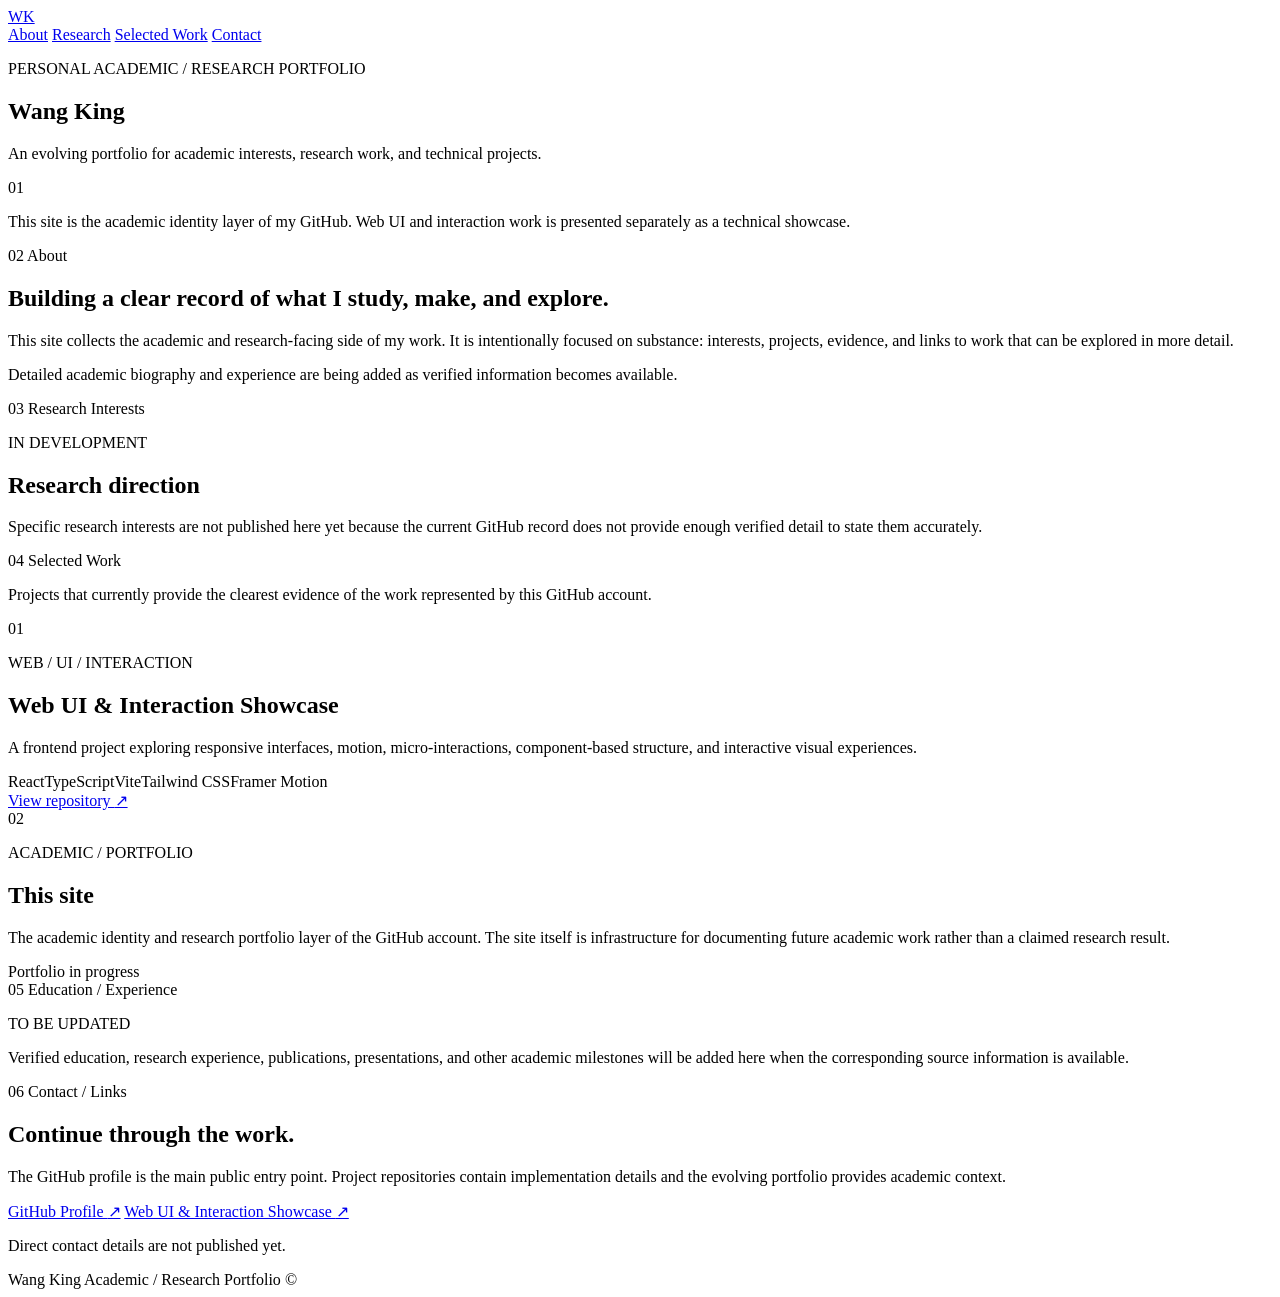
==== index.html @ c8666b18 "build: add academic portfolio structure" ====
<!doctype html>
<html lang="en">
  <head>
    <meta charset="UTF-8" />
    <meta name="viewport" content="width=device-width, initial-scale=1.0" />
    <meta name="description" content="Wang King's personal academic and research portfolio." />
    <title>Wang King — Academic / Research Portfolio</title>
    <link rel="stylesheet" href="./styles.css" />
  </head>
  <body>
    <header class="site-header">
      <a class="wordmark" href="#top" aria-label="Wang King home">WK</a>
      <nav aria-label="Primary navigation">
        <a href="#about">About</a>
        <a href="#research">Research</a>
        <a href="#work">Selected Work</a>
        <a href="#contact">Contact</a>
      </nav>
    </header>

    <main id="top">
      <section class="hero shell">
        <p class="eyebrow">PERSONAL ACADEMIC / RESEARCH PORTFOLIO</p>
        <div class="hero-grid">
          <div>
            <h1>Wang King</h1>
            <p class="lead">
              An evolving portfolio for academic interests, research work, and technical projects.
            </p>
          </div>
          <div class="hero-note">
            <span>01</span>
            <p>
              This site is the academic identity layer of my GitHub. Web UI and interaction work is presented separately as a technical showcase.
            </p>
          </div>
        </div>
      </section>

      <section id="about" class="section shell split">
        <div class="section-label"><span>02</span> About</div>
        <div class="section-body">
          <h2>Building a clear record of what I study, make, and explore.</h2>
          <p>
            This site collects the academic and research-facing side of my work. It is intentionally focused on substance: interests, projects, evidence, and links to work that can be explored in more detail.
          </p>
          <p class="muted">
            Detailed academic biography and experience are being added as verified information becomes available.
          </p>
        </div>
      </section>

      <section id="research" class="section shell split ruled">
        <div class="section-label"><span>03</span> Research Interests</div>
        <div class="section-body">
          <div class="placeholder-panel">
            <p class="status">IN DEVELOPMENT</p>
            <h2>Research direction</h2>
            <p>
              Specific research interests are not published here yet because the current GitHub record does not provide enough verified detail to state them accurately.
            </p>
          </div>
        </div>
      </section>

      <section id="work" class="section shell ruled">
        <div class="section-heading">
          <div class="section-label"><span>04</span> Selected Work</div>
          <p class="section-intro">Projects that currently provide the clearest evidence of the work represented by this GitHub account.</p>
        </div>

        <article class="project-card">
          <div class="project-index">01</div>
          <div class="project-content">
            <p class="project-type">WEB / UI / INTERACTION</p>
            <h2>Web UI &amp; Interaction Showcase</h2>
            <p>
              A frontend project exploring responsive interfaces, motion, micro-interactions, component-based structure, and interactive visual experiences.
            </p>
            <div class="tags" aria-label="Technologies">
              <span>React</span><span>TypeScript</span><span>Vite</span><span>Tailwind CSS</span><span>Framer Motion</span>
            </div>
            <a class="text-link" href="https://github.com/kingwang0178-cmyk/homepage-project" target="_blank" rel="noreferrer">View repository <span>↗</span></a>
          </div>
        </article>

        <article class="project-card subdued">
          <div class="project-index">02</div>
          <div class="project-content">
            <p class="project-type">ACADEMIC / PORTFOLIO</p>
            <h2>This site</h2>
            <p>
              The academic identity and research portfolio layer of the GitHub account. The site itself is infrastructure for documenting future academic work rather than a claimed research result.
            </p>
            <span class="text-link disabled">Portfolio in progress</span>
          </div>
        </article>
      </section>

      <section class="section shell split ruled">
        <div class="section-label"><span>05</span> Education / Experience</div>
        <div class="section-body">
          <div class="placeholder-panel compact">
            <p class="status">TO BE UPDATED</p>
            <p>
              Verified education, research experience, publications, presentations, and other academic milestones will be added here when the corresponding source information is available.
            </p>
          </div>
        </div>
      </section>

      <section id="contact" class="section shell split ruled contact-section">
        <div class="section-label"><span>06</span> Contact / Links</div>
        <div class="section-body">
          <h2>Continue through the work.</h2>
          <p>
            The GitHub profile is the main public entry point. Project repositories contain implementation details and the evolving portfolio provides academic context.
          </p>
          <div class="link-list">
            <a href="https://github.com/kingwang0178-cmyk" target="_blank" rel="noreferrer">GitHub Profile <span>↗</span></a>
            <a href="https://github.com/kingwang0178-cmyk/homepage-project" target="_blank" rel="noreferrer">Web UI &amp; Interaction Showcase <span>↗</span></a>
          </div>
          <p class="muted">Direct contact details are not published yet.</p>
        </div>
      </section>
    </main>

    <footer class="site-footer shell">
      <span>Wang King</span>
      <span>Academic / Research Portfolio</span>
      <span>© <span id="year"></span></span>
    </footer>

    <script src="./script.js"></script>
  </body>
</html>
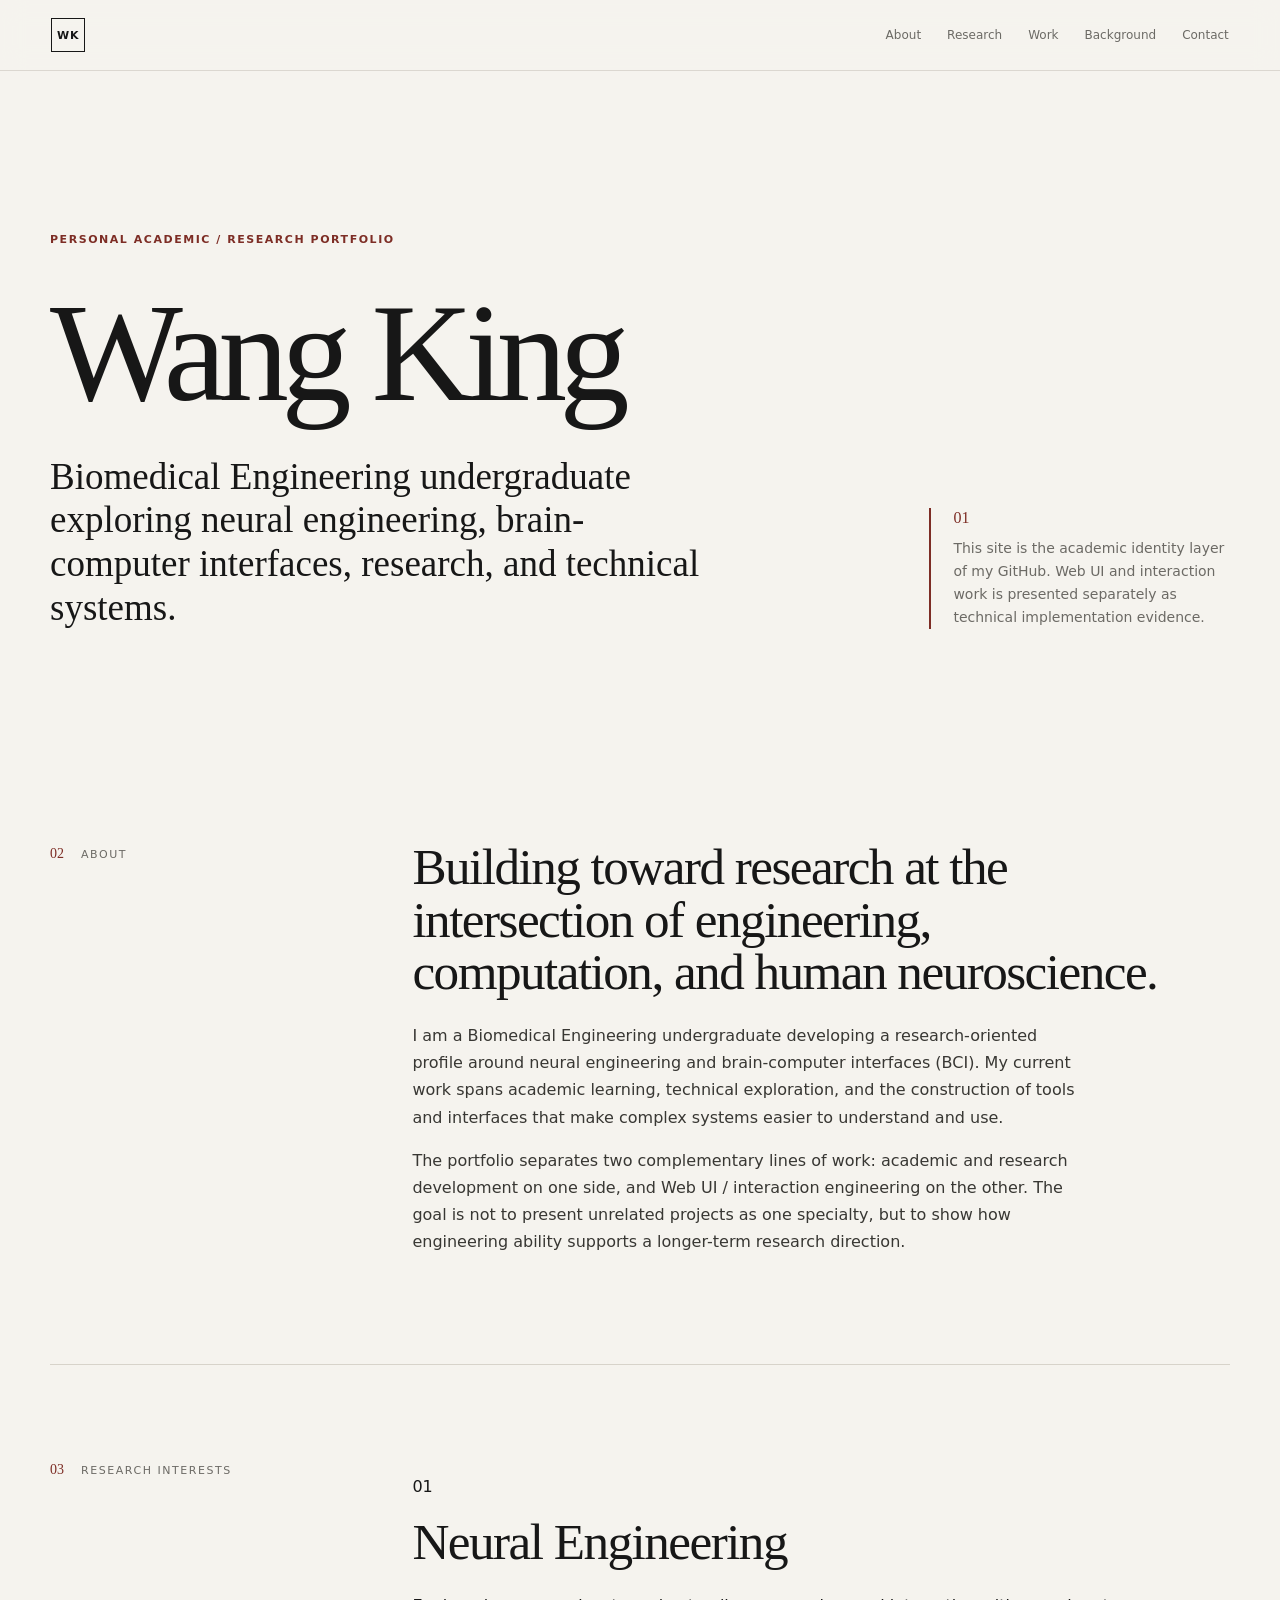
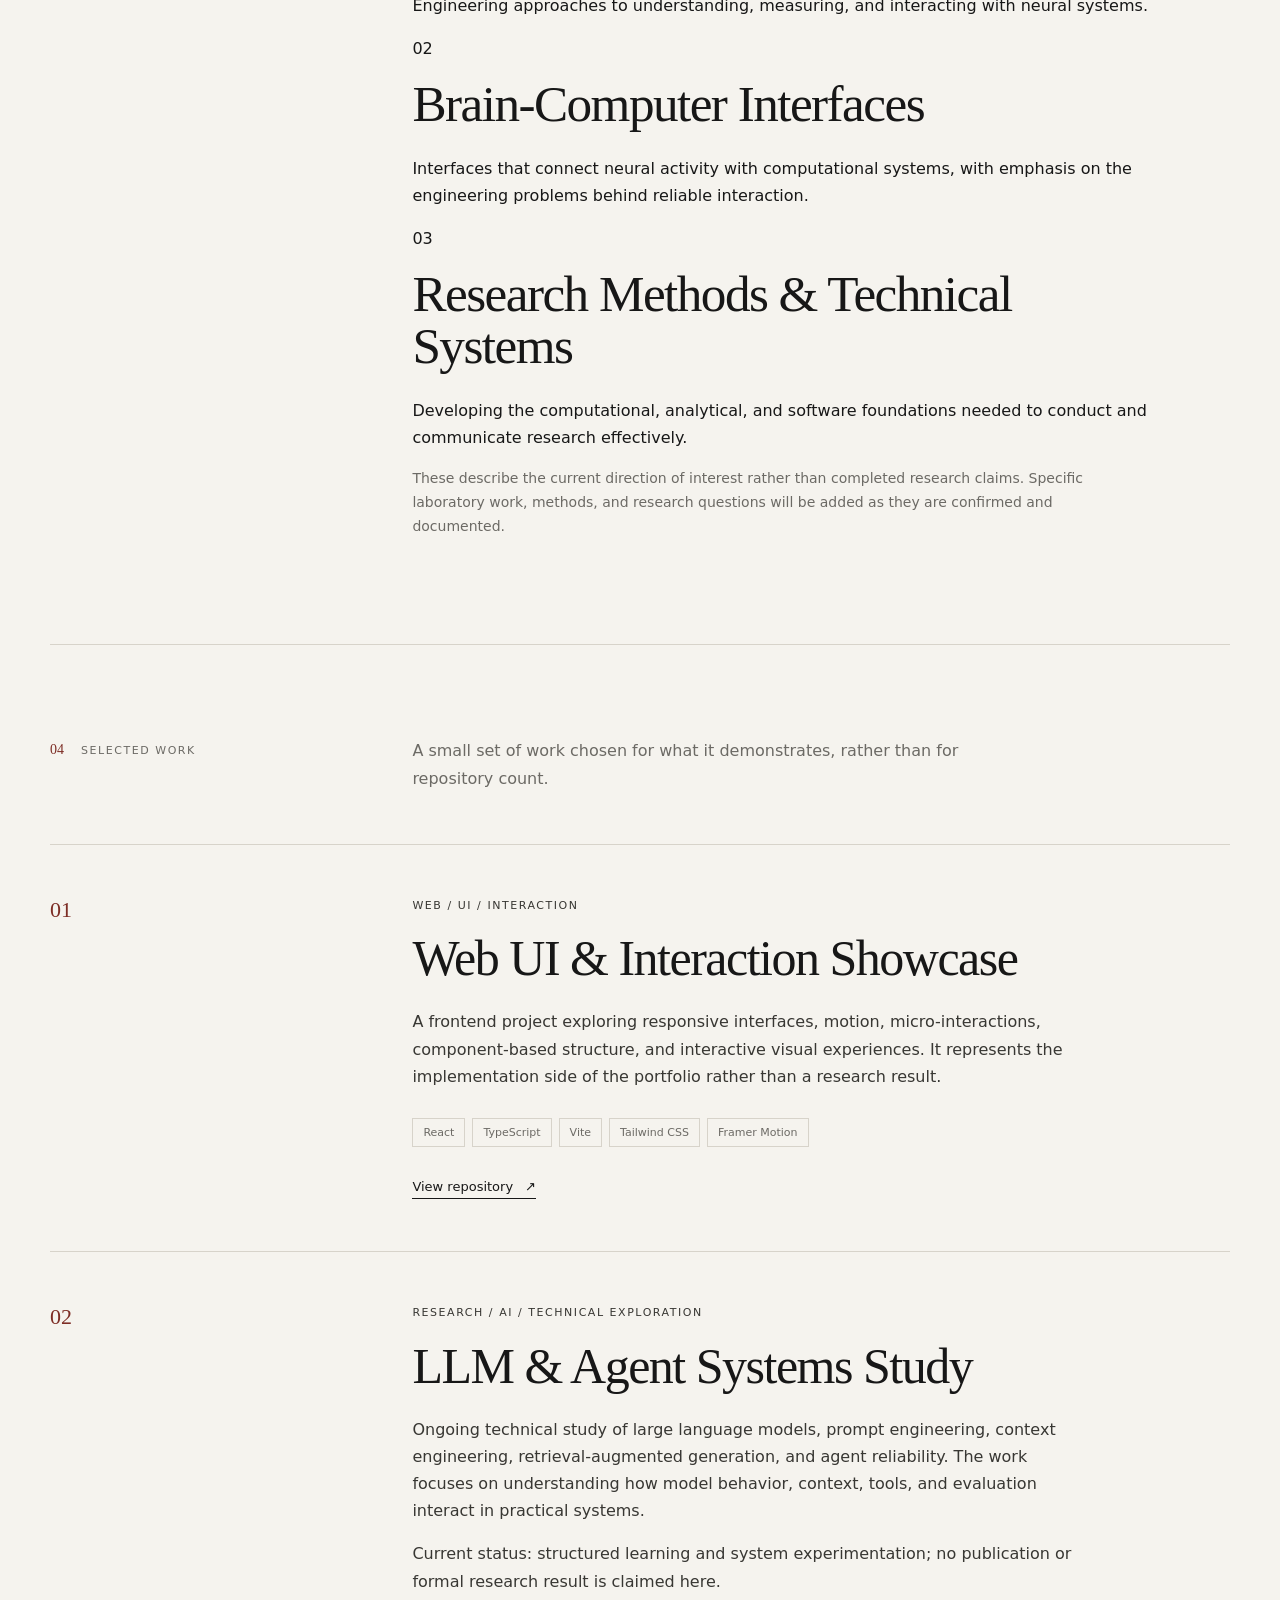
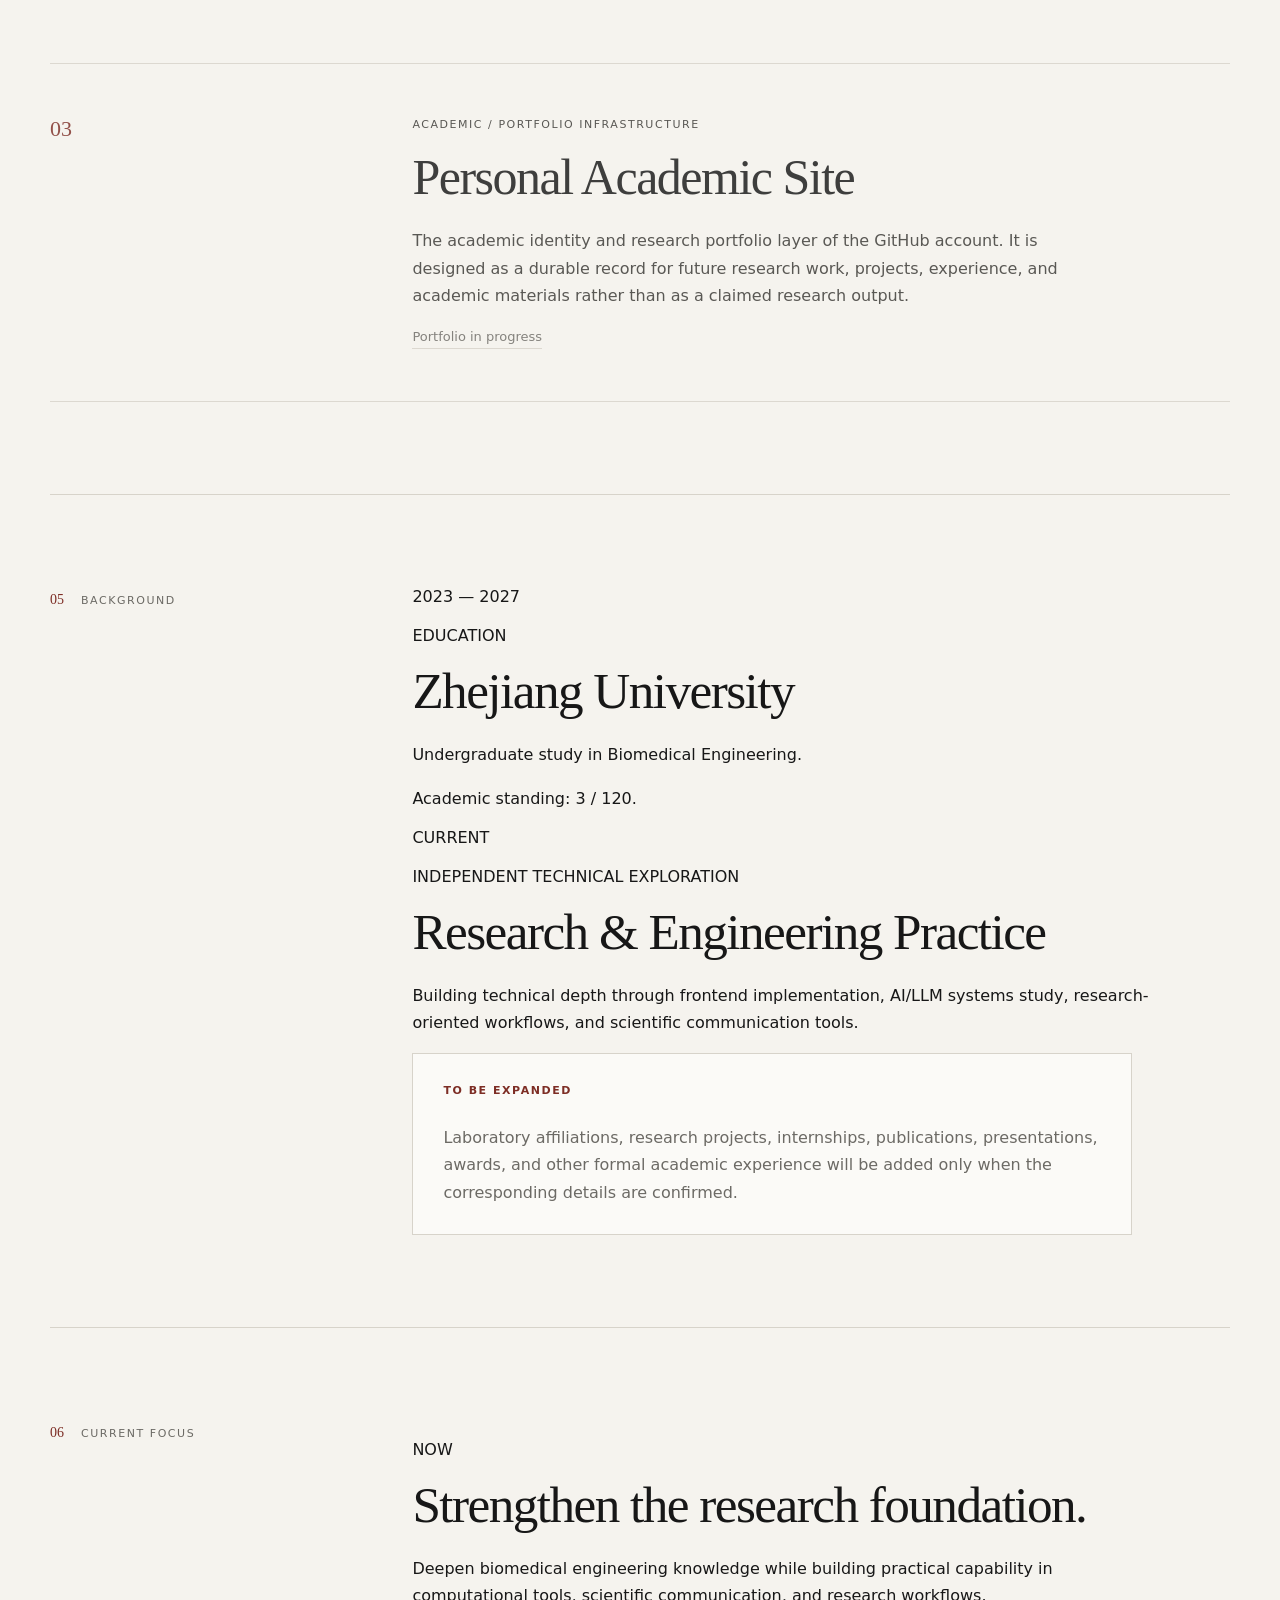
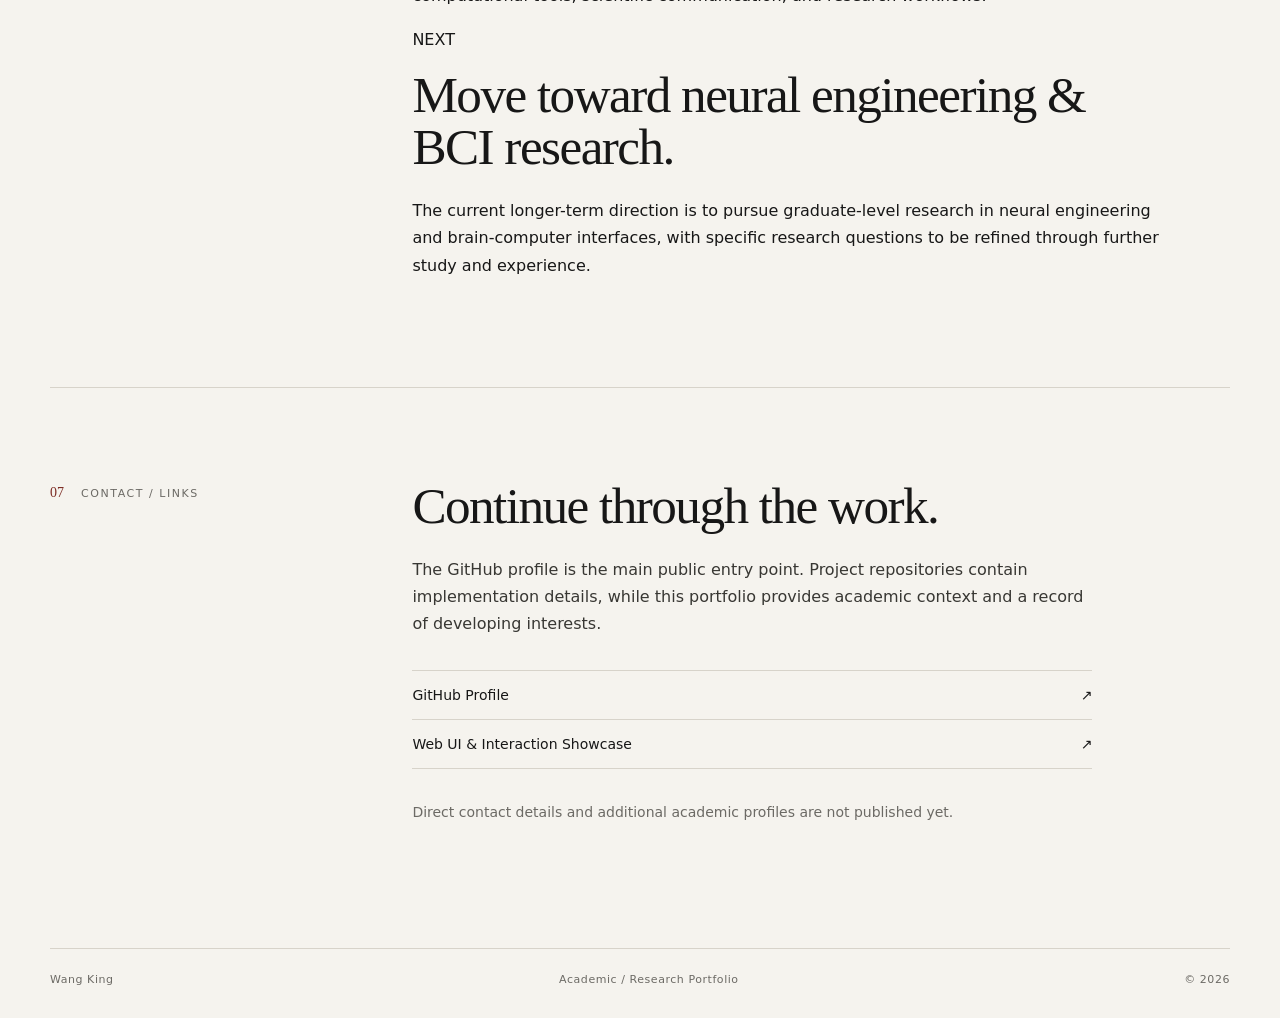
==== commit 940c4046: "Expand academic portfolio content and narrative" ====
--- a/index.html
+++ b/index.html
@@ -13,7 +13,8 @@
       <nav aria-label="Primary navigation">
         <a href="#about">About</a>
         <a href="#research">Research</a>
-        <a href="#work">Selected Work</a>
+        <a href="#work">Work</a>
+        <a href="#background">Background</a>
         <a href="#contact">Contact</a>
       </nav>
     </header>
@@ -25,13 +26,13 @@
           <div>
             <h1>Wang King</h1>
             <p class="lead">
-              An evolving portfolio for academic interests, research work, and technical projects.
+              Biomedical Engineering undergraduate exploring neural engineering, brain-computer interfaces, research, and technical systems.
             </p>
           </div>
           <div class="hero-note">
             <span>01</span>
             <p>
-              This site is the academic identity layer of my GitHub. Web UI and interaction work is presented separately as a technical showcase.
+              This site is the academic identity layer of my GitHub. Web UI and interaction work is presented separately as technical implementation evidence.
             </p>
           </div>
         </div>
@@ -40,12 +41,12 @@
       <section id="about" class="section shell split">
         <div class="section-label"><span>02</span> About</div>
         <div class="section-body">
-          <h2>Building a clear record of what I study, make, and explore.</h2>
+          <h2>Building toward research at the intersection of engineering, computation, and human neuroscience.</h2>
           <p>
-            This site collects the academic and research-facing side of my work. It is intentionally focused on substance: interests, projects, evidence, and links to work that can be explored in more detail.
+            I am a Biomedical Engineering undergraduate developing a research-oriented profile around neural engineering and brain-computer interfaces (BCI). My current work spans academic learning, technical exploration, and the construction of tools and interfaces that make complex systems easier to understand and use.
           </p>
-          <p class="muted">
-            Detailed academic biography and experience are being added as verified information becomes available.
+          <p>
+            The portfolio separates two complementary lines of work: academic and research development on one side, and Web UI / interaction engineering on the other. The goal is not to present unrelated projects as one specialty, but to show how engineering ability supports a longer-term research direction.
           </p>
         </div>
       </section>
@@ -53,20 +54,33 @@
       <section id="research" class="section shell split ruled">
         <div class="section-label"><span>03</span> Research Interests</div>
         <div class="section-body">
-          <div class="placeholder-panel">
-            <p class="status">IN DEVELOPMENT</p>
-            <h2>Research direction</h2>
-            <p>
-              Specific research interests are not published here yet because the current GitHub record does not provide enough verified detail to state them accurately.
-            </p>
+          <div class="interest-grid">
+            <article class="interest-card">
+              <p class="interest-number">01</p>
+              <h2>Neural Engineering</h2>
+              <p>Engineering approaches to understanding, measuring, and interacting with neural systems.</p>
+            </article>
+            <article class="interest-card">
+              <p class="interest-number">02</p>
+              <h2>Brain-Computer Interfaces</h2>
+              <p>Interfaces that connect neural activity with computational systems, with emphasis on the engineering problems behind reliable interaction.</p>
+            </article>
+            <article class="interest-card">
+              <p class="interest-number">03</p>
+              <h2>Research Methods &amp; Technical Systems</h2>
+              <p>Developing the computational, analytical, and software foundations needed to conduct and communicate research effectively.</p>
+            </article>
           </div>
+          <p class="muted research-note">
+            These describe the current direction of interest rather than completed research claims. Specific laboratory work, methods, and research questions will be added as they are confirmed and documented.
+          </p>
         </div>
       </section>
 
       <section id="work" class="section shell ruled">
         <div class="section-heading">
           <div class="section-label"><span>04</span> Selected Work</div>
-          <p class="section-intro">Projects that currently provide the clearest evidence of the work represented by this GitHub account.</p>
+          <p class="section-intro">A small set of work chosen for what it demonstrates, rather than for repository count.</p>
         </div>
 
         <article class="project-card">
@@ -75,7 +89,7 @@
             <p class="project-type">WEB / UI / INTERACTION</p>
             <h2>Web UI &amp; Interaction Showcase</h2>
             <p>
-              A frontend project exploring responsive interfaces, motion, micro-interactions, component-based structure, and interactive visual experiences.
+              A frontend project exploring responsive interfaces, motion, micro-interactions, component-based structure, and interactive visual experiences. It represents the implementation side of the portfolio rather than a research result.
             </p>
             <div class="tags" aria-label="Technologies">
               <span>React</span><span>TypeScript</span><span>Vite</span><span>Tailwind CSS</span><span>Framer Motion</span>
@@ -84,43 +98,88 @@
           </div>
         </article>
 
-        <article class="project-card subdued">
+        <article class="project-card">
           <div class="project-index">02</div>
           <div class="project-content">
-            <p class="project-type">ACADEMIC / PORTFOLIO</p>
-            <h2>This site</h2>
+            <p class="project-type">RESEARCH / AI / TECHNICAL EXPLORATION</p>
+            <h2>LLM &amp; Agent Systems Study</h2>
             <p>
-              The academic identity and research portfolio layer of the GitHub account. The site itself is infrastructure for documenting future academic work rather than a claimed research result.
+              Ongoing technical study of large language models, prompt engineering, context engineering, retrieval-augmented generation, and agent reliability. The work focuses on understanding how model behavior, context, tools, and evaluation interact in practical systems.
+            </p>
+            <p class="project-meta">Current status: structured learning and system experimentation; no publication or formal research result is claimed here.</p>
+          </div>
+        </article>
+
+        <article class="project-card subdued">
+          <div class="project-index">03</div>
+          <div class="project-content">
+            <p class="project-type">ACADEMIC / PORTFOLIO INFRASTRUCTURE</p>
+            <h2>Personal Academic Site</h2>
+            <p>
+              The academic identity and research portfolio layer of the GitHub account. It is designed as a durable record for future research work, projects, experience, and academic materials rather than as a claimed research output.
             </p>
             <span class="text-link disabled">Portfolio in progress</span>
           </div>
         </article>
       </section>
 
-      <section class="section shell split ruled">
-        <div class="section-label"><span>05</span> Education / Experience</div>
+      <section id="background" class="section shell split ruled">
+        <div class="section-label"><span>05</span> Background</div>
         <div class="section-body">
+          <div class="timeline-item">
+            <div class="timeline-date">2023 — 2027</div>
+            <div>
+              <p class="timeline-type">EDUCATION</p>
+              <h2>Zhejiang University</h2>
+              <p>Undergraduate study in Biomedical Engineering.</p>
+              <p class="timeline-detail">Academic standing: 3 / 120.</p>
+            </div>
+          </div>
+          <div class="timeline-item">
+            <div class="timeline-date">CURRENT</div>
+            <div>
+              <p class="timeline-type">INDEPENDENT TECHNICAL EXPLORATION</p>
+              <h2>Research &amp; Engineering Practice</h2>
+              <p>Building technical depth through frontend implementation, AI/LLM systems study, research-oriented workflows, and scientific communication tools.</p>
+            </div>
+          </div>
           <div class="placeholder-panel compact">
-            <p class="status">TO BE UPDATED</p>
+            <p class="status">TO BE EXPANDED</p>
             <p>
-              Verified education, research experience, publications, presentations, and other academic milestones will be added here when the corresponding source information is available.
+              Laboratory affiliations, research projects, internships, publications, presentations, awards, and other formal academic experience will be added only when the corresponding details are confirmed.
             </p>
           </div>
         </div>
       </section>
 
+      <section class="section shell split ruled">
+        <div class="section-label"><span>06</span> Current Focus</div>
+        <div class="section-body focus-grid">
+          <div>
+            <p class="focus-label">NOW</p>
+            <h2>Strengthen the research foundation.</h2>
+            <p>Deepen biomedical engineering knowledge while building practical capability in computational tools, scientific communication, and research workflows.</p>
+          </div>
+          <div>
+            <p class="focus-label">NEXT</p>
+            <h2>Move toward neural engineering &amp; BCI research.</h2>
+            <p>The current longer-term direction is to pursue graduate-level research in neural engineering and brain-computer interfaces, with specific research questions to be refined through further study and experience.</p>
+          </div>
+        </div>
+      </section>
+
       <section id="contact" class="section shell split ruled contact-section">
-        <div class="section-label"><span>06</span> Contact / Links</div>
+        <div class="section-label"><span>07</span> Contact / Links</div>
         <div class="section-body">
           <h2>Continue through the work.</h2>
           <p>
-            The GitHub profile is the main public entry point. Project repositories contain implementation details and the evolving portfolio provides academic context.
+            The GitHub profile is the main public entry point. Project repositories contain implementation details, while this portfolio provides academic context and a record of developing interests.
           </p>
           <div class="link-list">
             <a href="https://github.com/kingwang0178-cmyk" target="_blank" rel="noreferrer">GitHub Profile <span>↗</span></a>
             <a href="https://github.com/kingwang0178-cmyk/homepage-project" target="_blank" rel="noreferrer">Web UI &amp; Interaction Showcase <span>↗</span></a>
           </div>
-          <p class="muted">Direct contact details are not published yet.</p>
+          <p class="muted">Direct contact details and additional academic profiles are not published yet.</p>
         </div>
       </section>
     </main>
--- a/styles.css
+++ b/styles.css
@@ -0,0 +1,119 @@
+:root {
+  --bg: #f5f3ee;
+  --paper: #fbfaf7;
+  --ink: #171717;
+  --muted: #6c6a65;
+  --line: #d7d3ca;
+  --accent: #7d2d25;
+  --max: 1180px;
+  font-family: Inter, ui-sans-serif, system-ui, -apple-system, BlinkMacSystemFont, "Segoe UI", sans-serif;
+  color: var(--ink);
+  background: var(--bg);
+  font-synthesis: none;
+  text-rendering: optimizeLegibility;
+}
+
+* { box-sizing: border-box; }
+html { scroll-behavior: smooth; }
+body { margin: 0; background: var(--bg); }
+a { color: inherit; }
+
+.site-header {
+  position: sticky;
+  top: 0;
+  z-index: 10;
+  display: flex;
+  align-items: center;
+  justify-content: space-between;
+  width: 100%;
+  padding: 18px 4vw;
+  border-bottom: 1px solid rgba(215, 211, 202, .85);
+  background: rgba(245, 243, 238, .92);
+  backdrop-filter: blur(12px);
+}
+
+.wordmark {
+  display: grid;
+  place-items: center;
+  width: 34px;
+  height: 34px;
+  border: 1px solid var(--ink);
+  text-decoration: none;
+  font-size: 11px;
+  font-weight: 750;
+  letter-spacing: .08em;
+}
+
+.site-header nav { display: flex; gap: 26px; }
+.site-header nav a { font-size: 12px; text-decoration: none; color: var(--muted); }
+.site-header nav a:hover { color: var(--ink); }
+
+.shell { width: min(calc(100% - 48px), var(--max)); margin-inline: auto; }
+.hero { padding: clamp(80px, 13vw, 160px) 0 120px; }
+.eyebrow, .project-type, .status, .section-label { font-size: 11px; letter-spacing: .14em; text-transform: uppercase; }
+.eyebrow { color: var(--accent); font-weight: 700; margin: 0 0 42px; }
+.hero-grid { display: grid; grid-template-columns: minmax(0, 1.5fr) minmax(250px, .6fr); gap: 10vw; align-items: end; }
+h1 { margin: 0; max-width: 850px; font-family: Georgia, "Times New Roman", serif; font-size: clamp(64px, 11vw, 150px); line-height: .86; font-weight: 500; letter-spacing: -.055em; }
+.lead { max-width: 650px; margin: 42px 0 0; font-family: Georgia, "Times New Roman", serif; font-size: clamp(23px, 3vw, 37px); line-height: 1.18; }
+.hero-note { padding-left: 22px; border-left: 2px solid var(--accent); }
+.hero-note span, .project-index { font-family: Georgia, serif; color: var(--accent); }
+.hero-note p { margin: 10px 0 0; color: var(--muted); line-height: 1.65; font-size: 14px; }
+
+.section { padding: 92px 0; }
+.ruled { border-top: 1px solid var(--line); }
+.split { display: grid; grid-template-columns: 260px minmax(0, 1fr); gap: 8vw; }
+.section-label { color: var(--muted); padding-top: 5px; }
+.section-label span { display: inline-block; margin-right: 12px; color: var(--accent); font-family: Georgia, serif; font-size: 14px; letter-spacing: 0; }
+.section-body { max-width: 760px; }
+h2 { margin: 0 0 24px; font-family: Georgia, "Times New Roman", serif; font-size: clamp(32px, 4vw, 56px); line-height: 1.02; font-weight: 500; letter-spacing: -.03em; }
+p { line-height: 1.7; }
+.section-body > p { max-width: 680px; color: #383733; }
+.muted { color: var(--muted) !important; font-size: 14px; }
+
+.placeholder-panel { padding: 28px 30px; border: 1px solid var(--line); background: var(--paper); }
+.placeholder-panel.compact { max-width: 720px; }
+.status { margin: 0 0 24px; color: var(--accent); font-weight: 700; }
+.placeholder-panel h2 { font-size: 38px; }
+.placeholder-panel p:last-child { margin-bottom: 0; color: var(--muted); }
+
+.section-heading { display: grid; grid-template-columns: 260px minmax(0, 1fr); gap: 8vw; margin-bottom: 52px; }
+.section-intro { max-width: 560px; margin: 0; color: var(--muted); }
+.project-card { display: grid; grid-template-columns: 260px minmax(0, 1fr); gap: 8vw; padding: 52px 0; border-top: 1px solid var(--line); }
+.project-card:last-child { border-bottom: 1px solid var(--line); }
+.project-index { font-size: 22px; }
+.project-content { max-width: 760px; }
+.project-type { margin: 0 0 18px; color: var(--muted); }
+.project-content h2 { font-size: clamp(32px, 4vw, 50px); }
+.project-content p { max-width: 670px; color: #383733; }
+.project-card.subdued { opacity: .82; }
+.tags { display: flex; flex-wrap: wrap; gap: 7px; margin: 28px 0; }
+.tags span { border: 1px solid var(--line); padding: 7px 10px; font-size: 11px; color: var(--muted); }
+.text-link { display: inline-flex; gap: 12px; align-items: center; margin-top: 4px; padding-bottom: 4px; border-bottom: 1px solid var(--ink); text-decoration: none; font-size: 13px; }
+.text-link:hover { color: var(--accent); border-color: var(--accent); }
+.disabled { color: var(--muted); border-color: var(--line); cursor: default; }
+
+.contact-section { padding-bottom: 110px; }
+.link-list { display: flex; flex-direction: column; margin: 32px 0; }
+.link-list a { display: flex; justify-content: space-between; max-width: 680px; padding: 16px 0; border-top: 1px solid var(--line); text-decoration: none; font-size: 14px; }
+.link-list a:last-child { border-bottom: 1px solid var(--line); }
+.link-list a:hover { color: var(--accent); }
+.site-footer { display: flex; justify-content: space-between; gap: 20px; padding: 24px 0 32px; border-top: 1px solid var(--line); color: var(--muted); font-size: 11px; letter-spacing: .05em; }
+
+@media (max-width: 760px) {
+  .site-header { padding: 14px 24px; }
+  .site-header nav { gap: 14px; }
+  .site-header nav a:nth-child(3) { display: none; }
+  .shell { width: min(calc(100% - 36px), var(--max)); }
+  .hero { padding: 72px 0 80px; }
+  .hero-grid, .split, .section-heading, .project-card { grid-template-columns: 1fr; gap: 28px; }
+  .hero-note { max-width: 520px; }
+  .section { padding: 68px 0; }
+  .project-card { padding: 36px 0; }
+  h1 { font-size: clamp(62px, 20vw, 110px); }
+  .lead { margin-top: 30px; }
+  .site-footer { flex-wrap: wrap; }
+}
+
+@media (prefers-reduced-motion: reduce) {
+  html { scroll-behavior: auto; }
+}
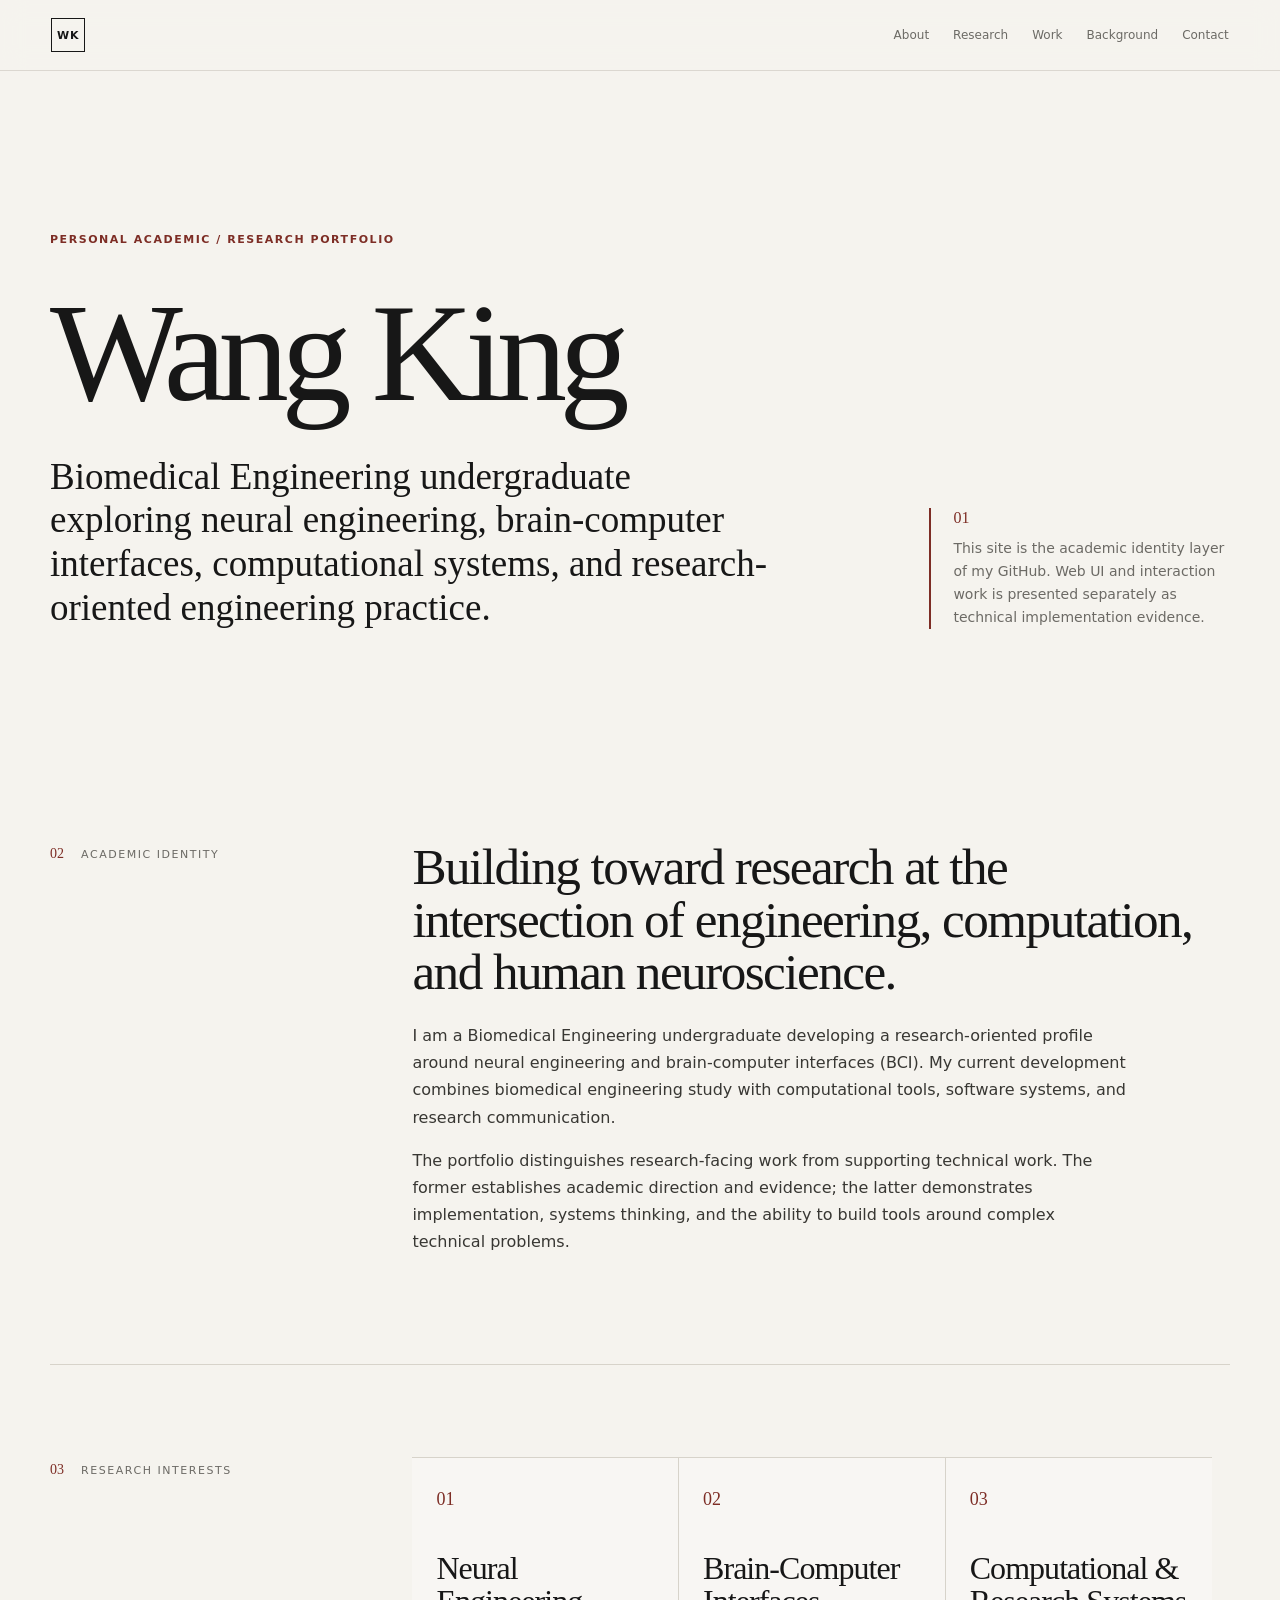
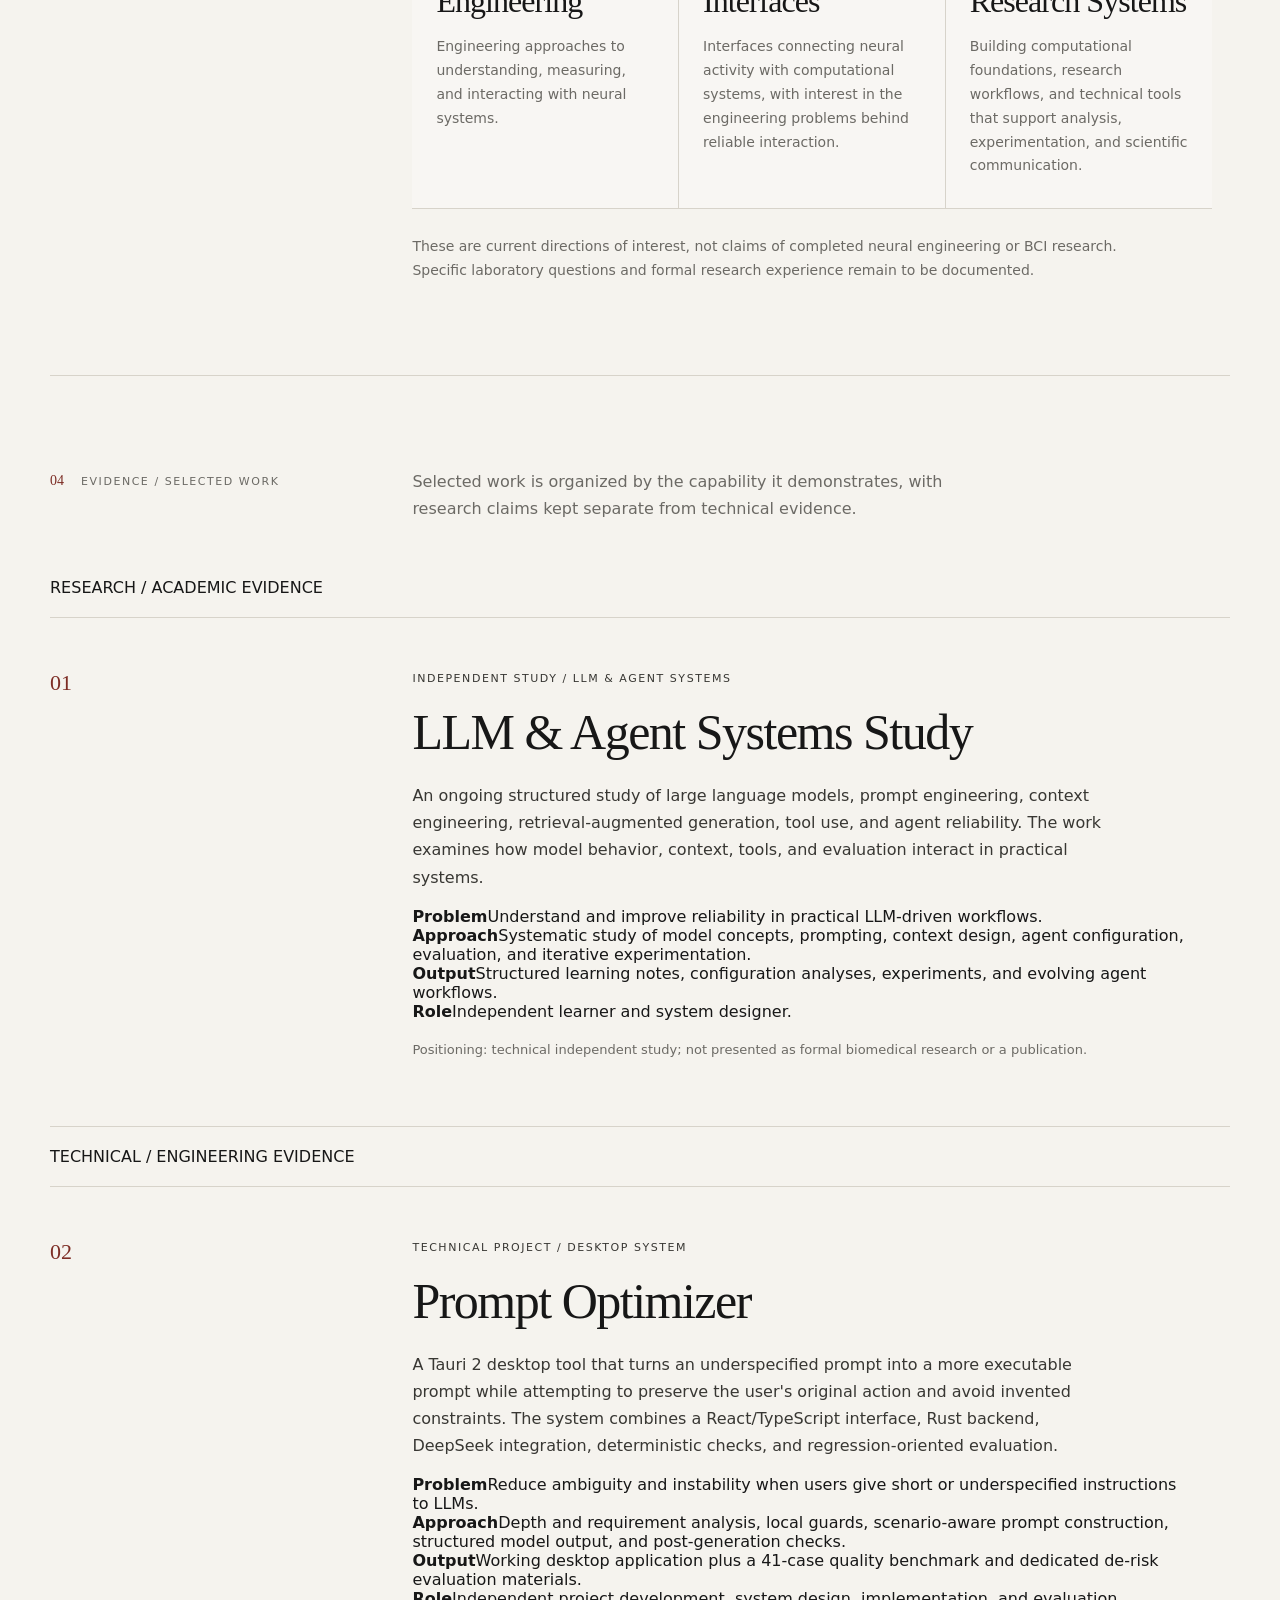
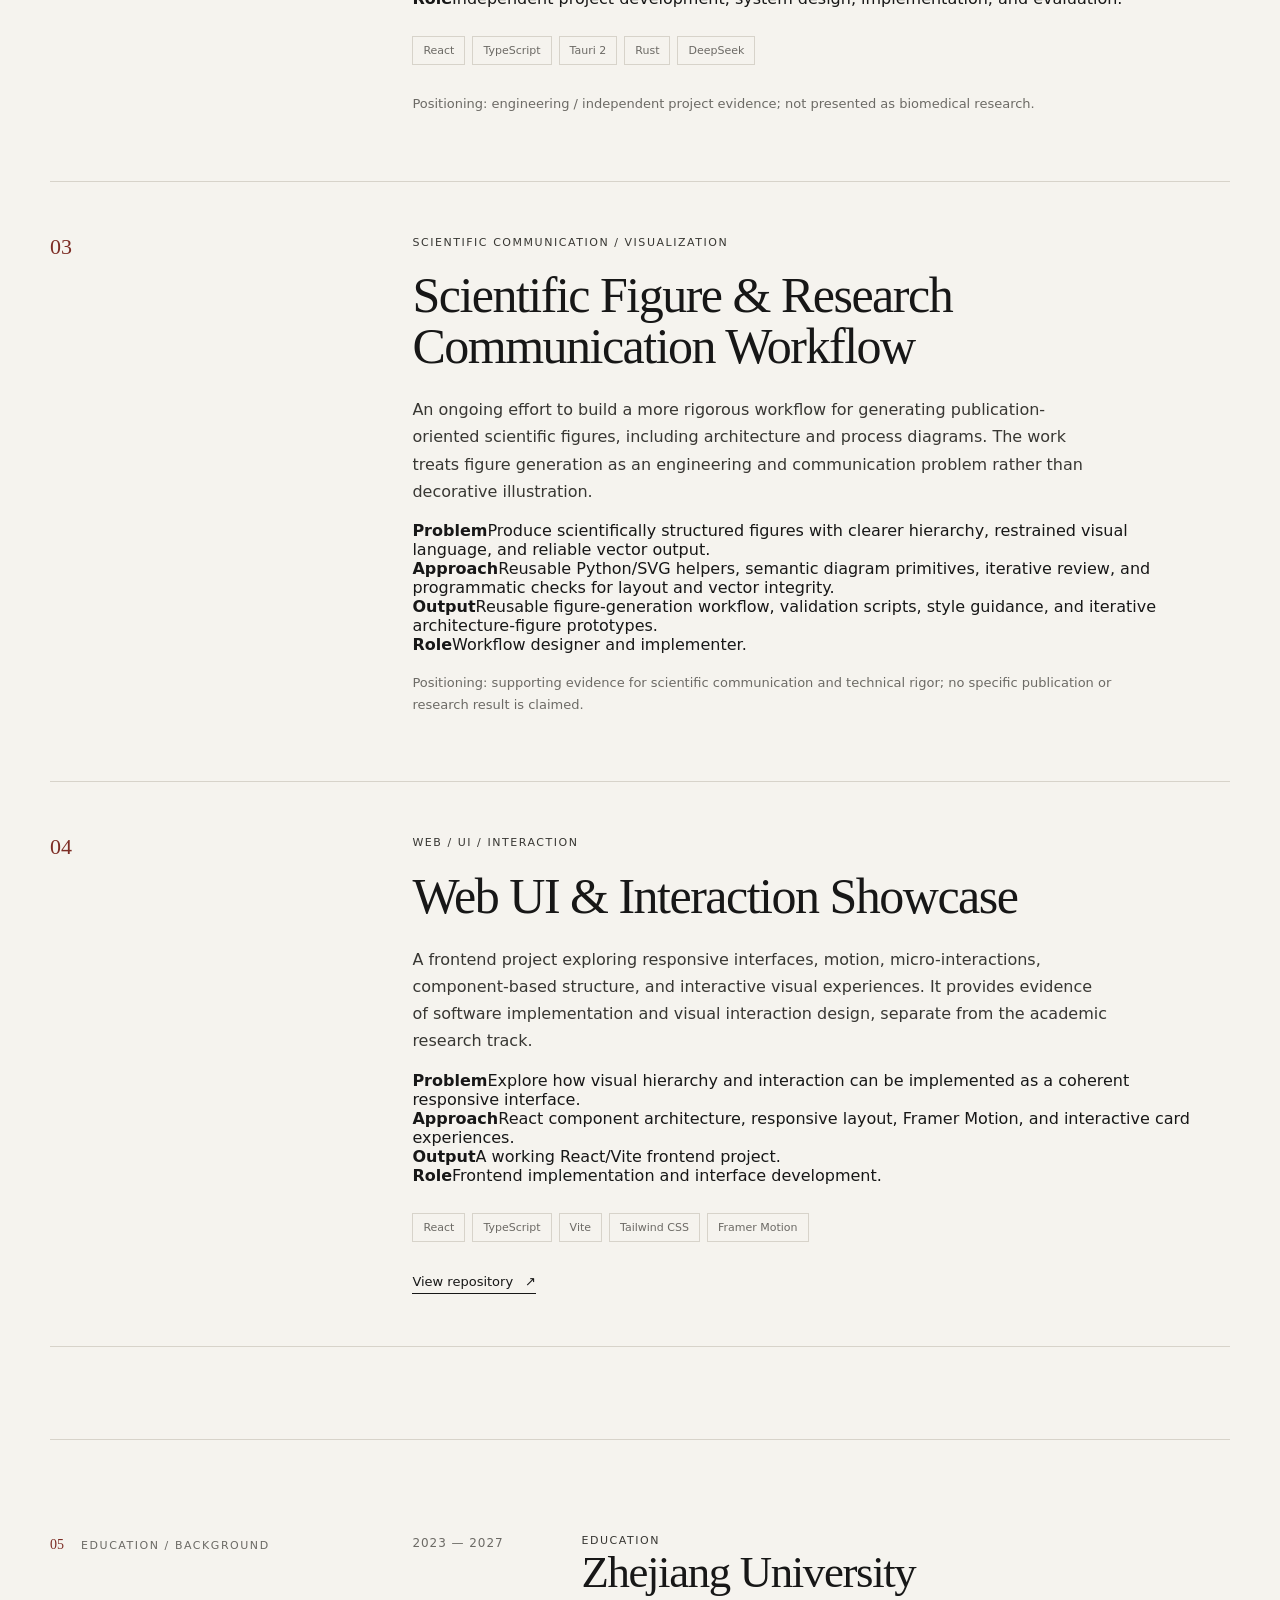
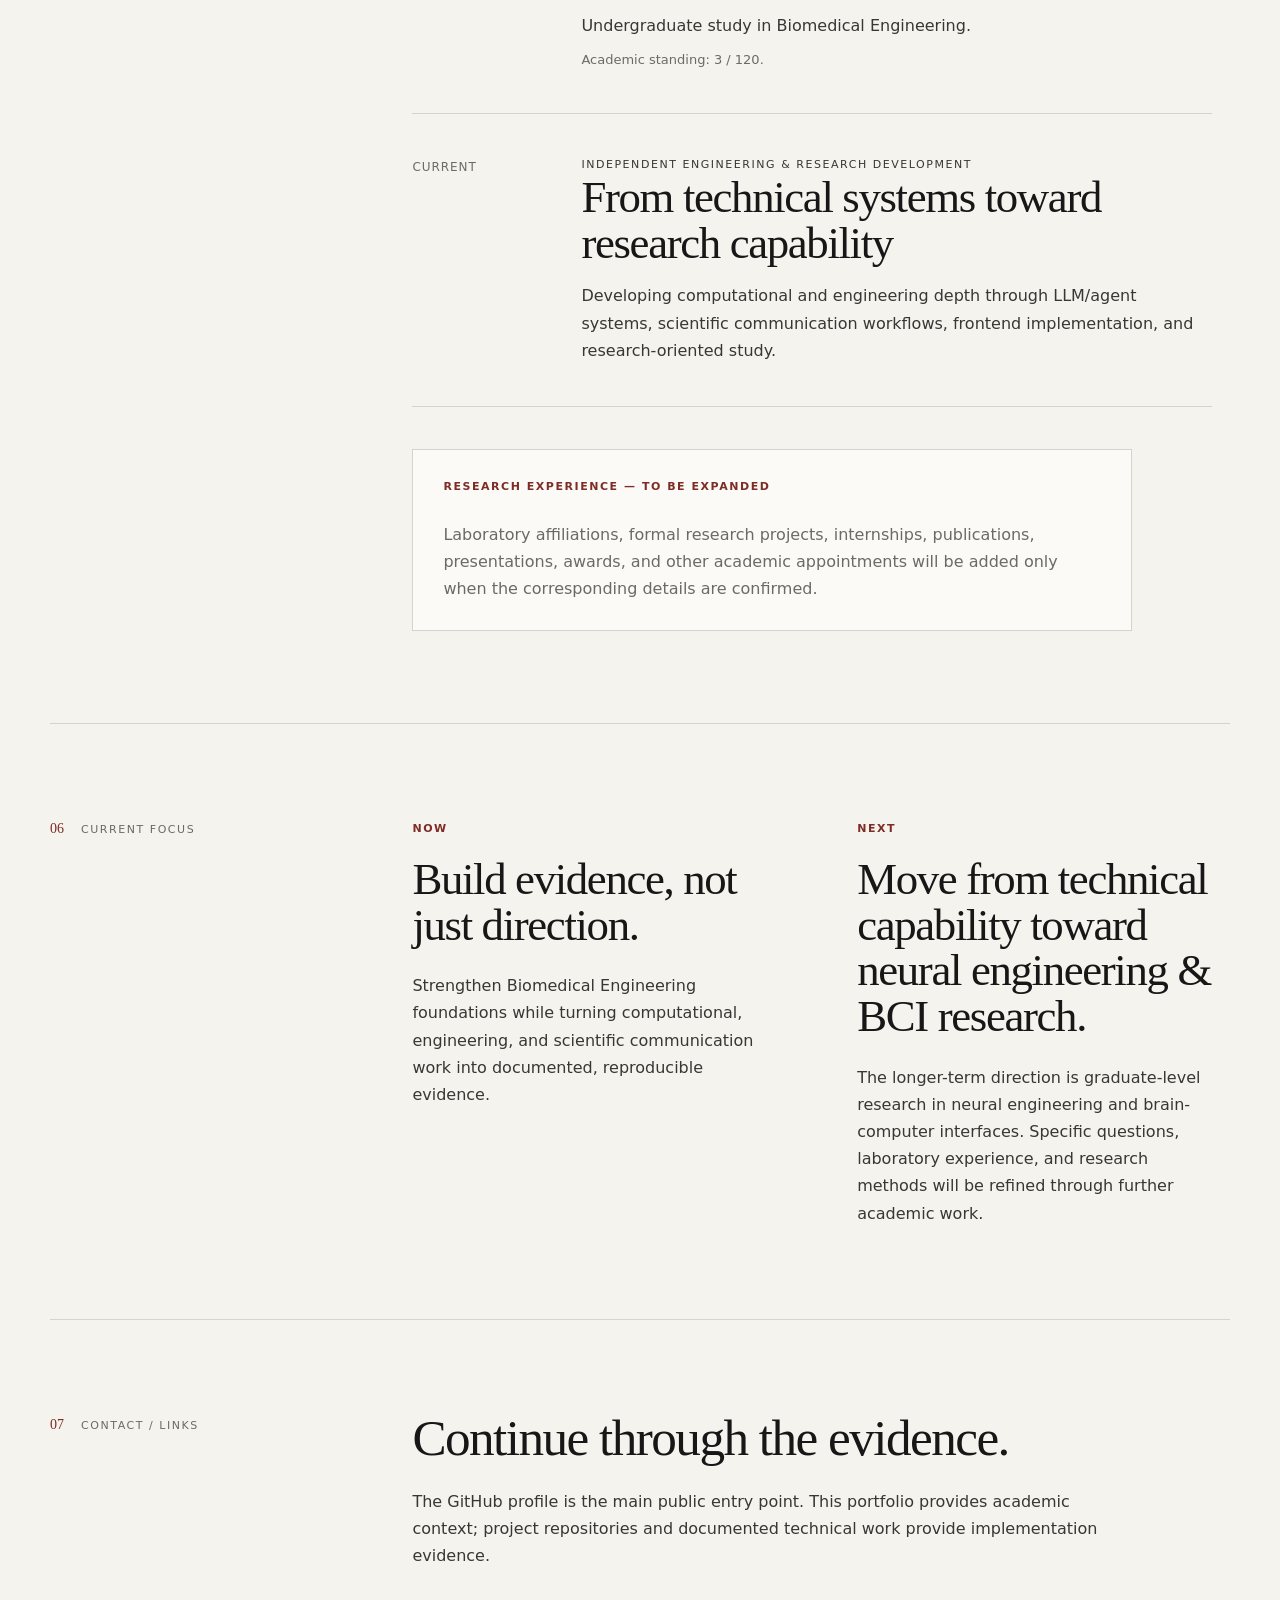
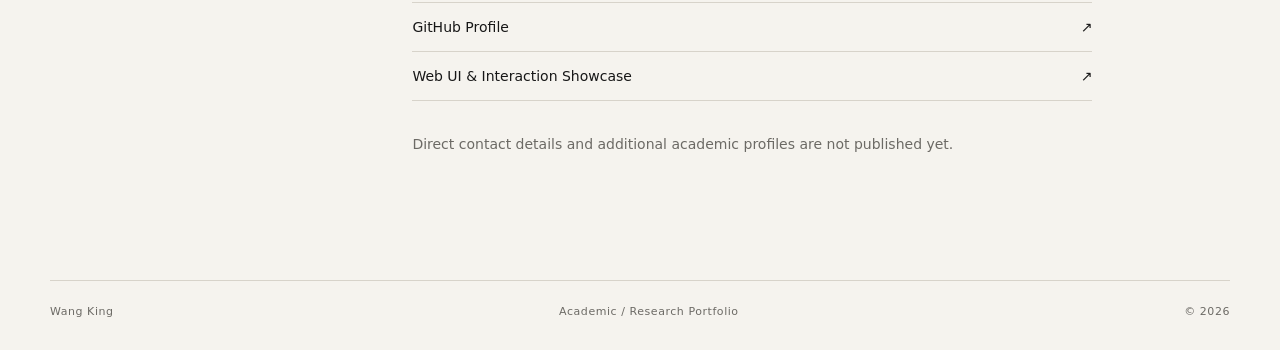
==== commit c3e78f4e: "Strengthen academic portfolio with evidence-based project narratives" ====
--- a/index.html
+++ b/index.html
@@ -26,7 +26,7 @@
           <div>
             <h1>Wang King</h1>
             <p class="lead">
-              Biomedical Engineering undergraduate exploring neural engineering, brain-computer interfaces, research, and technical systems.
+              Biomedical Engineering undergraduate exploring neural engineering, brain-computer interfaces, computational systems, and research-oriented engineering practice.
             </p>
           </div>
           <div class="hero-note">
@@ -39,14 +39,14 @@
       </section>
 
       <section id="about" class="section shell split">
-        <div class="section-label"><span>02</span> About</div>
+        <div class="section-label"><span>02</span> Academic Identity</div>
         <div class="section-body">
           <h2>Building toward research at the intersection of engineering, computation, and human neuroscience.</h2>
           <p>
-            I am a Biomedical Engineering undergraduate developing a research-oriented profile around neural engineering and brain-computer interfaces (BCI). My current work spans academic learning, technical exploration, and the construction of tools and interfaces that make complex systems easier to understand and use.
+            I am a Biomedical Engineering undergraduate developing a research-oriented profile around neural engineering and brain-computer interfaces (BCI). My current development combines biomedical engineering study with computational tools, software systems, and research communication.
           </p>
           <p>
-            The portfolio separates two complementary lines of work: academic and research development on one side, and Web UI / interaction engineering on the other. The goal is not to present unrelated projects as one specialty, but to show how engineering ability supports a longer-term research direction.
+            The portfolio distinguishes research-facing work from supporting technical work. The former establishes academic direction and evidence; the latter demonstrates implementation, systems thinking, and the ability to build tools around complex technical problems.
           </p>
         </div>
       </section>
@@ -63,68 +63,113 @@
             <article class="interest-card">
               <p class="interest-number">02</p>
               <h2>Brain-Computer Interfaces</h2>
-              <p>Interfaces that connect neural activity with computational systems, with emphasis on the engineering problems behind reliable interaction.</p>
+              <p>Interfaces connecting neural activity with computational systems, with interest in the engineering problems behind reliable interaction.</p>
             </article>
             <article class="interest-card">
               <p class="interest-number">03</p>
-              <h2>Research Methods &amp; Technical Systems</h2>
-              <p>Developing the computational, analytical, and software foundations needed to conduct and communicate research effectively.</p>
+              <h2>Computational &amp; Research Systems</h2>
+              <p>Building computational foundations, research workflows, and technical tools that support analysis, experimentation, and scientific communication.</p>
             </article>
           </div>
           <p class="muted research-note">
-            These describe the current direction of interest rather than completed research claims. Specific laboratory work, methods, and research questions will be added as they are confirmed and documented.
+            These are current directions of interest, not claims of completed neural engineering or BCI research. Specific laboratory questions and formal research experience remain to be documented.
           </p>
         </div>
       </section>
 
       <section id="work" class="section shell ruled">
         <div class="section-heading">
-          <div class="section-label"><span>04</span> Selected Work</div>
-          <p class="section-intro">A small set of work chosen for what it demonstrates, rather than for repository count.</p>
-        </div>
-
-        <article class="project-card">
-          <div class="project-index">01</div>
-          <div class="project-content">
-            <p class="project-type">WEB / UI / INTERACTION</p>
-            <h2>Web UI &amp; Interaction Showcase</h2>
-            <p>
-              A frontend project exploring responsive interfaces, motion, micro-interactions, component-based structure, and interactive visual experiences. It represents the implementation side of the portfolio rather than a research result.
-            </p>
-            <div class="tags" aria-label="Technologies">
-              <span>React</span><span>TypeScript</span><span>Vite</span><span>Tailwind CSS</span><span>Framer Motion</span>
-            </div>
-            <a class="text-link" href="https://github.com/kingwang0178-cmyk/homepage-project" target="_blank" rel="noreferrer">View repository <span>↗</span></a>
-          </div>
-        </article>
-
-        <article class="project-card">
-          <div class="project-index">02</div>
-          <div class="project-content">
-            <p class="project-type">RESEARCH / AI / TECHNICAL EXPLORATION</p>
-            <h2>LLM &amp; Agent Systems Study</h2>
-            <p>
-              Ongoing technical study of large language models, prompt engineering, context engineering, retrieval-augmented generation, and agent reliability. The work focuses on understanding how model behavior, context, tools, and evaluation interact in practical systems.
-            </p>
-            <p class="project-meta">Current status: structured learning and system experimentation; no publication or formal research result is claimed here.</p>
-          </div>
-        </article>
-
-        <article class="project-card subdued">
-          <div class="project-index">03</div>
-          <div class="project-content">
-            <p class="project-type">ACADEMIC / PORTFOLIO INFRASTRUCTURE</p>
-            <h2>Personal Academic Site</h2>
-            <p>
-              The academic identity and research portfolio layer of the GitHub account. It is designed as a durable record for future research work, projects, experience, and academic materials rather than as a claimed research output.
-            </p>
-            <span class="text-link disabled">Portfolio in progress</span>
-          </div>
-        </article>
+          <div class="section-label"><span>04</span> Evidence / Selected Work</div>
+          <p class="section-intro">Selected work is organized by the capability it demonstrates, with research claims kept separate from technical evidence.</p>
+        </div>
+
+        <div class="evidence-group">
+          <p class="group-label">RESEARCH / ACADEMIC EVIDENCE</p>
+          <article class="project-card">
+            <div class="project-index">01</div>
+            <div class="project-content">
+              <p class="project-type">INDEPENDENT STUDY / LLM &amp; AGENT SYSTEMS</p>
+              <h2>LLM &amp; Agent Systems Study</h2>
+              <p>
+                An ongoing structured study of large language models, prompt engineering, context engineering, retrieval-augmented generation, tool use, and agent reliability. The work examines how model behavior, context, tools, and evaluation interact in practical systems.
+              </p>
+              <div class="evidence-grid">
+                <div><strong>Problem</strong><span>Understand and improve reliability in practical LLM-driven workflows.</span></div>
+                <div><strong>Approach</strong><span>Systematic study of model concepts, prompting, context design, agent configuration, evaluation, and iterative experimentation.</span></div>
+                <div><strong>Output</strong><span>Structured learning notes, configuration analyses, experiments, and evolving agent workflows.</span></div>
+                <div><strong>Role</strong><span>Independent learner and system designer.</span></div>
+              </div>
+              <p class="project-meta">Positioning: technical independent study; not presented as formal biomedical research or a publication.</p>
+            </div>
+          </article>
+        </div>
+
+        <div class="evidence-group">
+          <p class="group-label">TECHNICAL / ENGINEERING EVIDENCE</p>
+          <article class="project-card">
+            <div class="project-index">02</div>
+            <div class="project-content">
+              <p class="project-type">TECHNICAL PROJECT / DESKTOP SYSTEM</p>
+              <h2>Prompt Optimizer</h2>
+              <p>
+                A Tauri 2 desktop tool that turns an underspecified prompt into a more executable prompt while attempting to preserve the user's original action and avoid invented constraints. The system combines a React/TypeScript interface, Rust backend, DeepSeek integration, deterministic checks, and regression-oriented evaluation.
+              </p>
+              <div class="evidence-grid">
+                <div><strong>Problem</strong><span>Reduce ambiguity and instability when users give short or underspecified instructions to LLMs.</span></div>
+                <div><strong>Approach</strong><span>Depth and requirement analysis, local guards, scenario-aware prompt construction, structured model output, and post-generation checks.</span></div>
+                <div><strong>Output</strong><span>Working desktop application plus a 41-case quality benchmark and dedicated de-risk evaluation materials.</span></div>
+                <div><strong>Role</strong><span>Independent project development, system design, implementation, and evaluation.</span></div>
+              </div>
+              <div class="tags" aria-label="Technologies">
+                <span>React</span><span>TypeScript</span><span>Tauri 2</span><span>Rust</span><span>DeepSeek</span>
+              </div>
+              <p class="project-meta">Positioning: engineering / independent project evidence; not presented as biomedical research.</p>
+            </div>
+          </article>
+
+          <article class="project-card">
+            <div class="project-index">03</div>
+            <div class="project-content">
+              <p class="project-type">SCIENTIFIC COMMUNICATION / VISUALIZATION</p>
+              <h2>Scientific Figure &amp; Research Communication Workflow</h2>
+              <p>
+                An ongoing effort to build a more rigorous workflow for generating publication-oriented scientific figures, including architecture and process diagrams. The work treats figure generation as an engineering and communication problem rather than decorative illustration.
+              </p>
+              <div class="evidence-grid">
+                <div><strong>Problem</strong><span>Produce scientifically structured figures with clearer hierarchy, restrained visual language, and reliable vector output.</span></div>
+                <div><strong>Approach</strong><span>Reusable Python/SVG helpers, semantic diagram primitives, iterative review, and programmatic checks for layout and vector integrity.</span></div>
+                <div><strong>Output</strong><span>Reusable figure-generation workflow, validation scripts, style guidance, and iterative architecture-figure prototypes.</span></div>
+                <div><strong>Role</strong><span>Workflow designer and implementer.</span></div>
+              </div>
+              <p class="project-meta">Positioning: supporting evidence for scientific communication and technical rigor; no specific publication or research result is claimed.</p>
+            </div>
+          </article>
+
+          <article class="project-card">
+            <div class="project-index">04</div>
+            <div class="project-content">
+              <p class="project-type">WEB / UI / INTERACTION</p>
+              <h2>Web UI &amp; Interaction Showcase</h2>
+              <p>
+                A frontend project exploring responsive interfaces, motion, micro-interactions, component-based structure, and interactive visual experiences. It provides evidence of software implementation and visual interaction design, separate from the academic research track.
+              </p>
+              <div class="evidence-grid">
+                <div><strong>Problem</strong><span>Explore how visual hierarchy and interaction can be implemented as a coherent responsive interface.</span></div>
+                <div><strong>Approach</strong><span>React component architecture, responsive layout, Framer Motion, and interactive card experiences.</span></div>
+                <div><strong>Output</strong><span>A working React/Vite frontend project.</span></div>
+                <div><strong>Role</strong><span>Frontend implementation and interface development.</span></div>
+              </div>
+              <div class="tags" aria-label="Technologies">
+                <span>React</span><span>TypeScript</span><span>Vite</span><span>Tailwind CSS</span><span>Framer Motion</span>
+              </div>
+              <a class="text-link" href="https://github.com/kingwang0178-cmyk/homepage-project" target="_blank" rel="noreferrer">View repository <span>↗</span></a>
+            </div>
+          </article>
+        </div>
       </section>
 
       <section id="background" class="section shell split ruled">
-        <div class="section-label"><span>05</span> Background</div>
+        <div class="section-label"><span>05</span> Education / Background</div>
         <div class="section-body">
           <div class="timeline-item">
             <div class="timeline-date">2023 — 2027</div>
@@ -138,15 +183,15 @@
           <div class="timeline-item">
             <div class="timeline-date">CURRENT</div>
             <div>
-              <p class="timeline-type">INDEPENDENT TECHNICAL EXPLORATION</p>
-              <h2>Research &amp; Engineering Practice</h2>
-              <p>Building technical depth through frontend implementation, AI/LLM systems study, research-oriented workflows, and scientific communication tools.</p>
+              <p class="timeline-type">INDEPENDENT ENGINEERING &amp; RESEARCH DEVELOPMENT</p>
+              <h2>From technical systems toward research capability</h2>
+              <p>Developing computational and engineering depth through LLM/agent systems, scientific communication workflows, frontend implementation, and research-oriented study.</p>
             </div>
           </div>
           <div class="placeholder-panel compact">
-            <p class="status">TO BE EXPANDED</p>
+            <p class="status">RESEARCH EXPERIENCE — TO BE EXPANDED</p>
             <p>
-              Laboratory affiliations, research projects, internships, publications, presentations, awards, and other formal academic experience will be added only when the corresponding details are confirmed.
+              Laboratory affiliations, formal research projects, internships, publications, presentations, awards, and other academic appointments will be added only when the corresponding details are confirmed.
             </p>
           </div>
         </div>
@@ -157,13 +202,13 @@
         <div class="section-body focus-grid">
           <div>
             <p class="focus-label">NOW</p>
-            <h2>Strengthen the research foundation.</h2>
-            <p>Deepen biomedical engineering knowledge while building practical capability in computational tools, scientific communication, and research workflows.</p>
+            <h2>Build evidence, not just direction.</h2>
+            <p>Strengthen Biomedical Engineering foundations while turning computational, engineering, and scientific communication work into documented, reproducible evidence.</p>
           </div>
           <div>
             <p class="focus-label">NEXT</p>
-            <h2>Move toward neural engineering &amp; BCI research.</h2>
-            <p>The current longer-term direction is to pursue graduate-level research in neural engineering and brain-computer interfaces, with specific research questions to be refined through further study and experience.</p>
+            <h2>Move from technical capability toward neural engineering &amp; BCI research.</h2>
+            <p>The longer-term direction is graduate-level research in neural engineering and brain-computer interfaces. Specific questions, laboratory experience, and research methods will be refined through further academic work.</p>
           </div>
         </div>
       </section>
@@ -171,9 +216,9 @@
       <section id="contact" class="section shell split ruled contact-section">
         <div class="section-label"><span>07</span> Contact / Links</div>
         <div class="section-body">
-          <h2>Continue through the work.</h2>
+          <h2>Continue through the evidence.</h2>
           <p>
-            The GitHub profile is the main public entry point. Project repositories contain implementation details, while this portfolio provides academic context and a record of developing interests.
+            The GitHub profile is the main public entry point. This portfolio provides academic context; project repositories and documented technical work provide implementation evidence.
           </p>
           <div class="link-list">
             <a href="https://github.com/kingwang0178-cmyk" target="_blank" rel="noreferrer">GitHub Profile <span>↗</span></a>
@@ -192,4 +237,4 @@
 
     <script src="./script.js"></script>
   </body>
-</html>
+</html>
--- a/styles.css
+++ b/styles.css
@@ -44,19 +44,19 @@
   letter-spacing: .08em;
 }
 
-.site-header nav { display: flex; gap: 26px; }
+.site-header nav { display: flex; gap: 24px; }
 .site-header nav a { font-size: 12px; text-decoration: none; color: var(--muted); }
 .site-header nav a:hover { color: var(--ink); }
 
 .shell { width: min(calc(100% - 48px), var(--max)); margin-inline: auto; }
 .hero { padding: clamp(80px, 13vw, 160px) 0 120px; }
-.eyebrow, .project-type, .status, .section-label { font-size: 11px; letter-spacing: .14em; text-transform: uppercase; }
+.eyebrow, .project-type, .status, .section-label, .timeline-type, .focus-label { font-size: 11px; letter-spacing: .14em; text-transform: uppercase; }
 .eyebrow { color: var(--accent); font-weight: 700; margin: 0 0 42px; }
 .hero-grid { display: grid; grid-template-columns: minmax(0, 1.5fr) minmax(250px, .6fr); gap: 10vw; align-items: end; }
 h1 { margin: 0; max-width: 850px; font-family: Georgia, "Times New Roman", serif; font-size: clamp(64px, 11vw, 150px); line-height: .86; font-weight: 500; letter-spacing: -.055em; }
-.lead { max-width: 650px; margin: 42px 0 0; font-family: Georgia, "Times New Roman", serif; font-size: clamp(23px, 3vw, 37px); line-height: 1.18; }
+.lead { max-width: 720px; margin: 42px 0 0; font-family: Georgia, "Times New Roman", serif; font-size: clamp(23px, 3vw, 37px); line-height: 1.18; }
 .hero-note { padding-left: 22px; border-left: 2px solid var(--accent); }
-.hero-note span, .project-index { font-family: Georgia, serif; color: var(--accent); }
+.hero-note span, .project-index, .interest-number { font-family: Georgia, serif; color: var(--accent); }
 .hero-note p { margin: 10px 0 0; color: var(--muted); line-height: 1.65; font-size: 14px; }
 
 .section { padding: 92px 0; }
@@ -64,14 +64,22 @@
 .split { display: grid; grid-template-columns: 260px minmax(0, 1fr); gap: 8vw; }
 .section-label { color: var(--muted); padding-top: 5px; }
 .section-label span { display: inline-block; margin-right: 12px; color: var(--accent); font-family: Georgia, serif; font-size: 14px; letter-spacing: 0; }
-.section-body { max-width: 760px; }
+.section-body { max-width: 800px; }
 h2 { margin: 0 0 24px; font-family: Georgia, "Times New Roman", serif; font-size: clamp(32px, 4vw, 56px); line-height: 1.02; font-weight: 500; letter-spacing: -.03em; }
 p { line-height: 1.7; }
-.section-body > p { max-width: 680px; color: #383733; }
+.section-body > p { max-width: 720px; color: #383733; }
 .muted { color: var(--muted) !important; font-size: 14px; }
 
+.interest-grid { display: grid; grid-template-columns: repeat(3, 1fr); border-top: 1px solid var(--line); border-bottom: 1px solid var(--line); }
+.interest-card { min-height: 255px; padding: 26px 24px 30px; border-right: 1px solid var(--line); background: rgba(251, 250, 247, .42); }
+.interest-card:last-child { border-right: 0; }
+.interest-number { margin: 0 0 38px; font-size: 18px; }
+.interest-card h2 { margin-bottom: 18px; font-size: clamp(25px, 2.5vw, 36px); }
+.interest-card p:last-child { margin: 0; color: var(--muted); font-size: 14px; }
+.research-note { margin: 26px 0 0; }
+
 .placeholder-panel { padding: 28px 30px; border: 1px solid var(--line); background: var(--paper); }
-.placeholder-panel.compact { max-width: 720px; }
+.placeholder-panel.compact { max-width: 720px; margin-top: 34px; }
 .status { margin: 0 0 24px; color: var(--accent); font-weight: 700; }
 .placeholder-panel h2 { font-size: 38px; }
 .placeholder-panel p:last-child { margin-bottom: 0; color: var(--muted); }
@@ -81,16 +89,30 @@
 .project-card { display: grid; grid-template-columns: 260px minmax(0, 1fr); gap: 8vw; padding: 52px 0; border-top: 1px solid var(--line); }
 .project-card:last-child { border-bottom: 1px solid var(--line); }
 .project-index { font-size: 22px; }
-.project-content { max-width: 760px; }
+.project-content { max-width: 780px; }
 .project-type { margin: 0 0 18px; color: var(--muted); }
 .project-content h2 { font-size: clamp(32px, 4vw, 50px); }
-.project-content p { max-width: 670px; color: #383733; }
+.project-content p { max-width: 700px; color: #383733; }
+.project-meta { margin-top: 18px; color: var(--muted) !important; font-size: 13px; }
 .project-card.subdued { opacity: .82; }
 .tags { display: flex; flex-wrap: wrap; gap: 7px; margin: 28px 0; }
 .tags span { border: 1px solid var(--line); padding: 7px 10px; font-size: 11px; color: var(--muted); }
 .text-link { display: inline-flex; gap: 12px; align-items: center; margin-top: 4px; padding-bottom: 4px; border-bottom: 1px solid var(--ink); text-decoration: none; font-size: 13px; }
 .text-link:hover { color: var(--accent); border-color: var(--accent); }
 .disabled { color: var(--muted); border-color: var(--line); cursor: default; }
+
+.timeline-item { display: grid; grid-template-columns: 135px minmax(0, 1fr); gap: 34px; padding: 0 0 42px; margin-bottom: 42px; border-bottom: 1px solid var(--line); }
+.timeline-date { padding-top: 4px; color: var(--muted); font-size: 12px; letter-spacing: .08em; }
+.timeline-type { margin: 0 0 14px; color: var(--muted); }
+.timeline-item h2 { margin-bottom: 16px; font-size: clamp(30px, 3.5vw, 46px); }
+.timeline-item p { margin: 0; max-width: 620px; color: #383733; }
+.timeline-item .timeline-detail { margin-top: 10px; color: var(--muted); font-size: 13px; }
+
+.focus-grid { display: grid; grid-template-columns: repeat(2, minmax(0, 1fr)); gap: 7vw; }
+.focus-grid > div { padding-top: 4px; }
+.focus-label { margin: 0 0 18px; color: var(--accent); font-weight: 700; }
+.focus-grid h2 { font-size: clamp(30px, 3.5vw, 46px); }
+.focus-grid p:last-child { margin-bottom: 0; color: #383733; }
 
 .contact-section { padding-bottom: 110px; }
 .link-list { display: flex; flex-direction: column; margin: 32px 0; }
@@ -99,16 +121,24 @@
 .link-list a:hover { color: var(--accent); }
 .site-footer { display: flex; justify-content: space-between; gap: 20px; padding: 24px 0 32px; border-top: 1px solid var(--line); color: var(--muted); font-size: 11px; letter-spacing: .05em; }
 
+@media (max-width: 900px) {
+  .interest-grid { grid-template-columns: 1fr; }
+  .interest-card { min-height: auto; border-right: 0; border-bottom: 1px solid var(--line); }
+  .interest-card:last-child { border-bottom: 0; }
+  .focus-grid { gap: 44px; }
+}
+
 @media (max-width: 760px) {
   .site-header { padding: 14px 24px; }
   .site-header nav { gap: 14px; }
-  .site-header nav a:nth-child(3) { display: none; }
+  .site-header nav a:nth-child(3), .site-header nav a:nth-child(4) { display: none; }
   .shell { width: min(calc(100% - 36px), var(--max)); }
   .hero { padding: 72px 0 80px; }
-  .hero-grid, .split, .section-heading, .project-card { grid-template-columns: 1fr; gap: 28px; }
+  .hero-grid, .split, .section-heading, .project-card, .timeline-item, .focus-grid { grid-template-columns: 1fr; gap: 28px; }
   .hero-note { max-width: 520px; }
   .section { padding: 68px 0; }
   .project-card { padding: 36px 0; }
+  .timeline-item { gap: 12px; padding-bottom: 34px; margin-bottom: 34px; }
   h1 { font-size: clamp(62px, 20vw, 110px); }
   .lead { margin-top: 30px; }
   .site-footer { flex-wrap: wrap; }
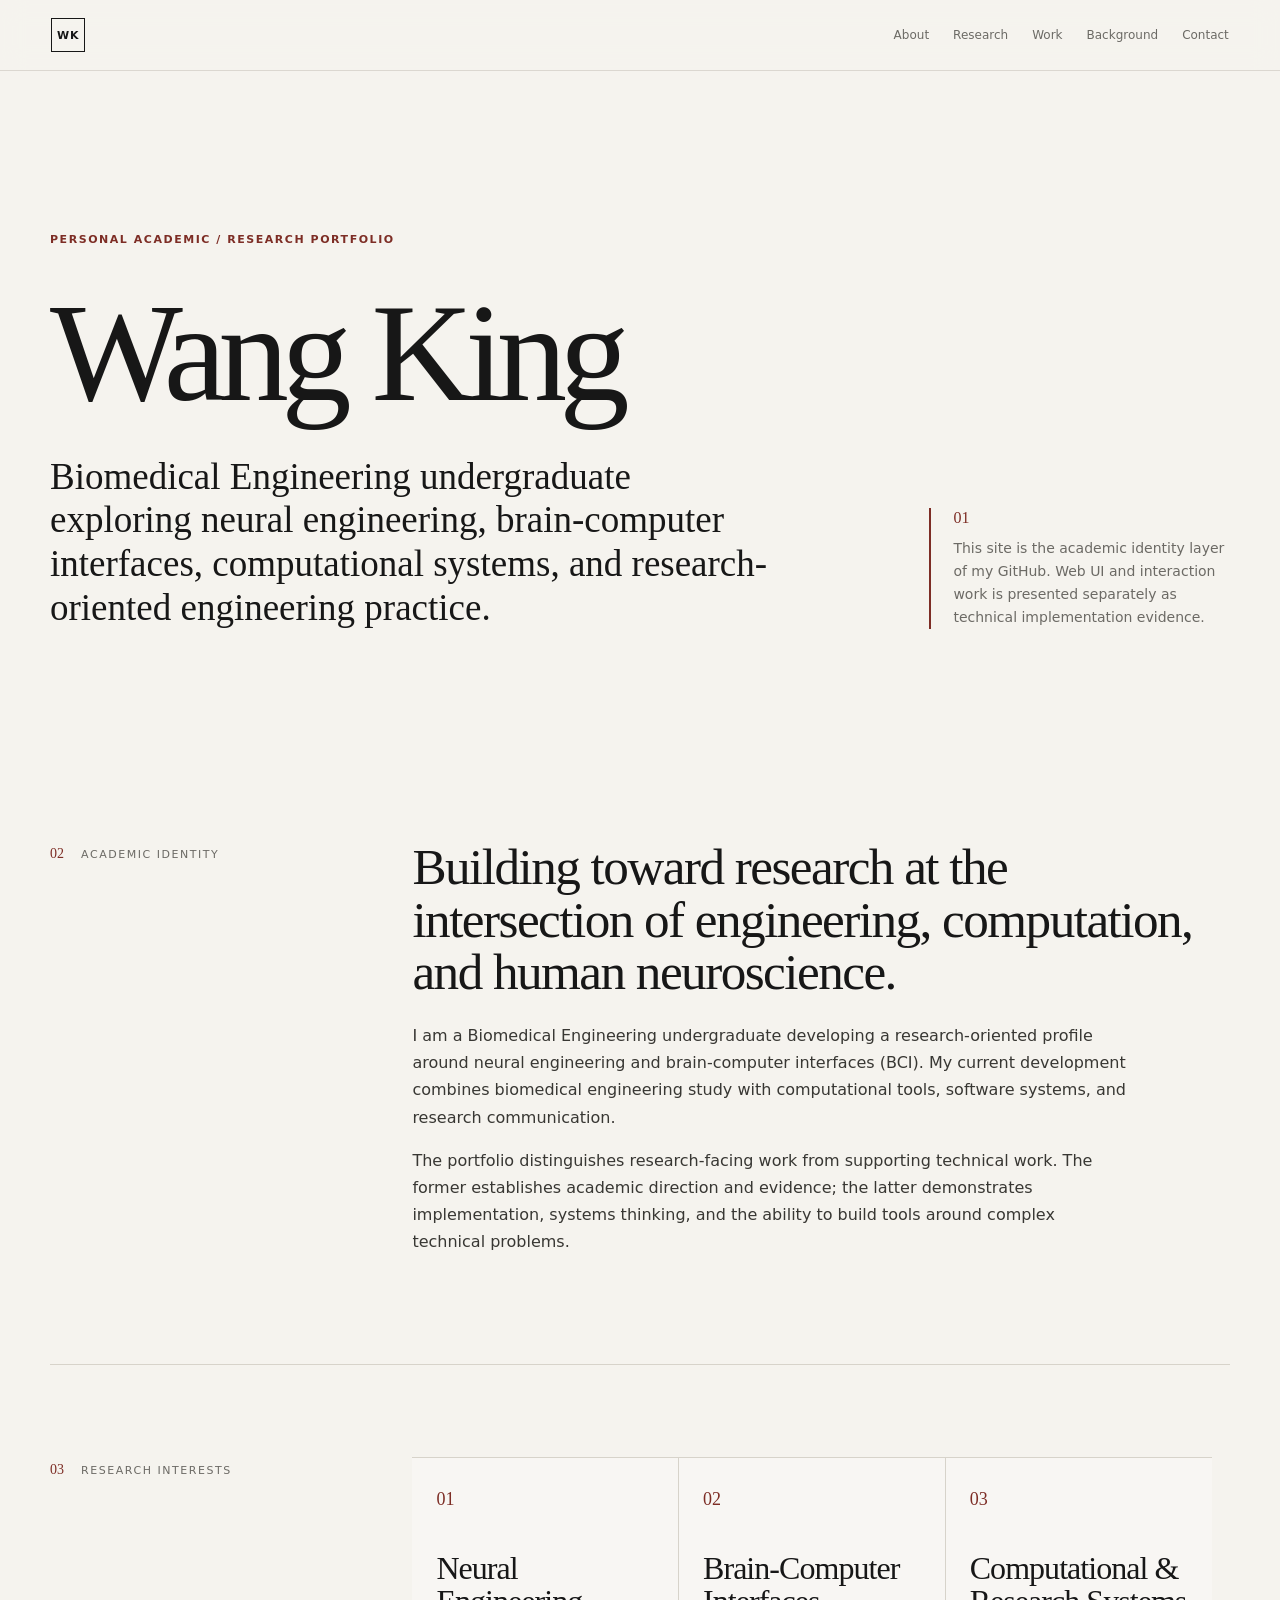
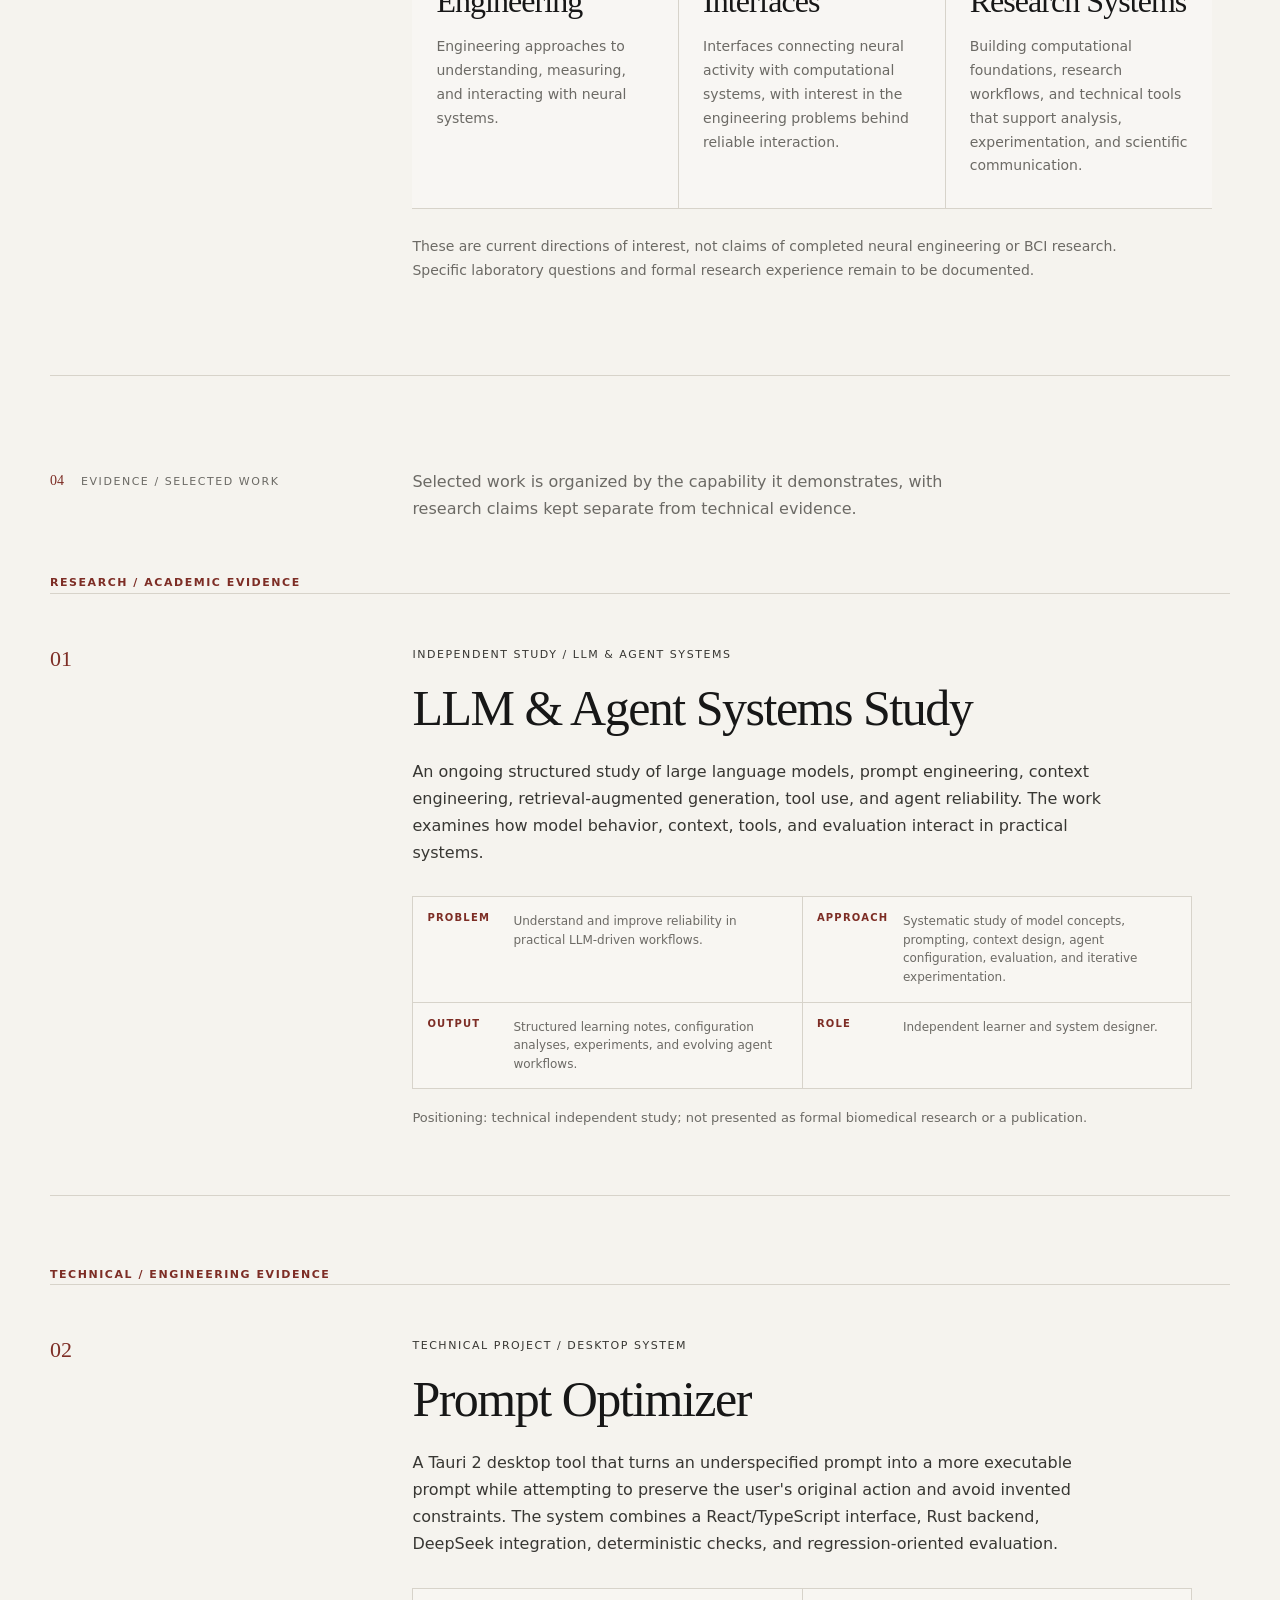
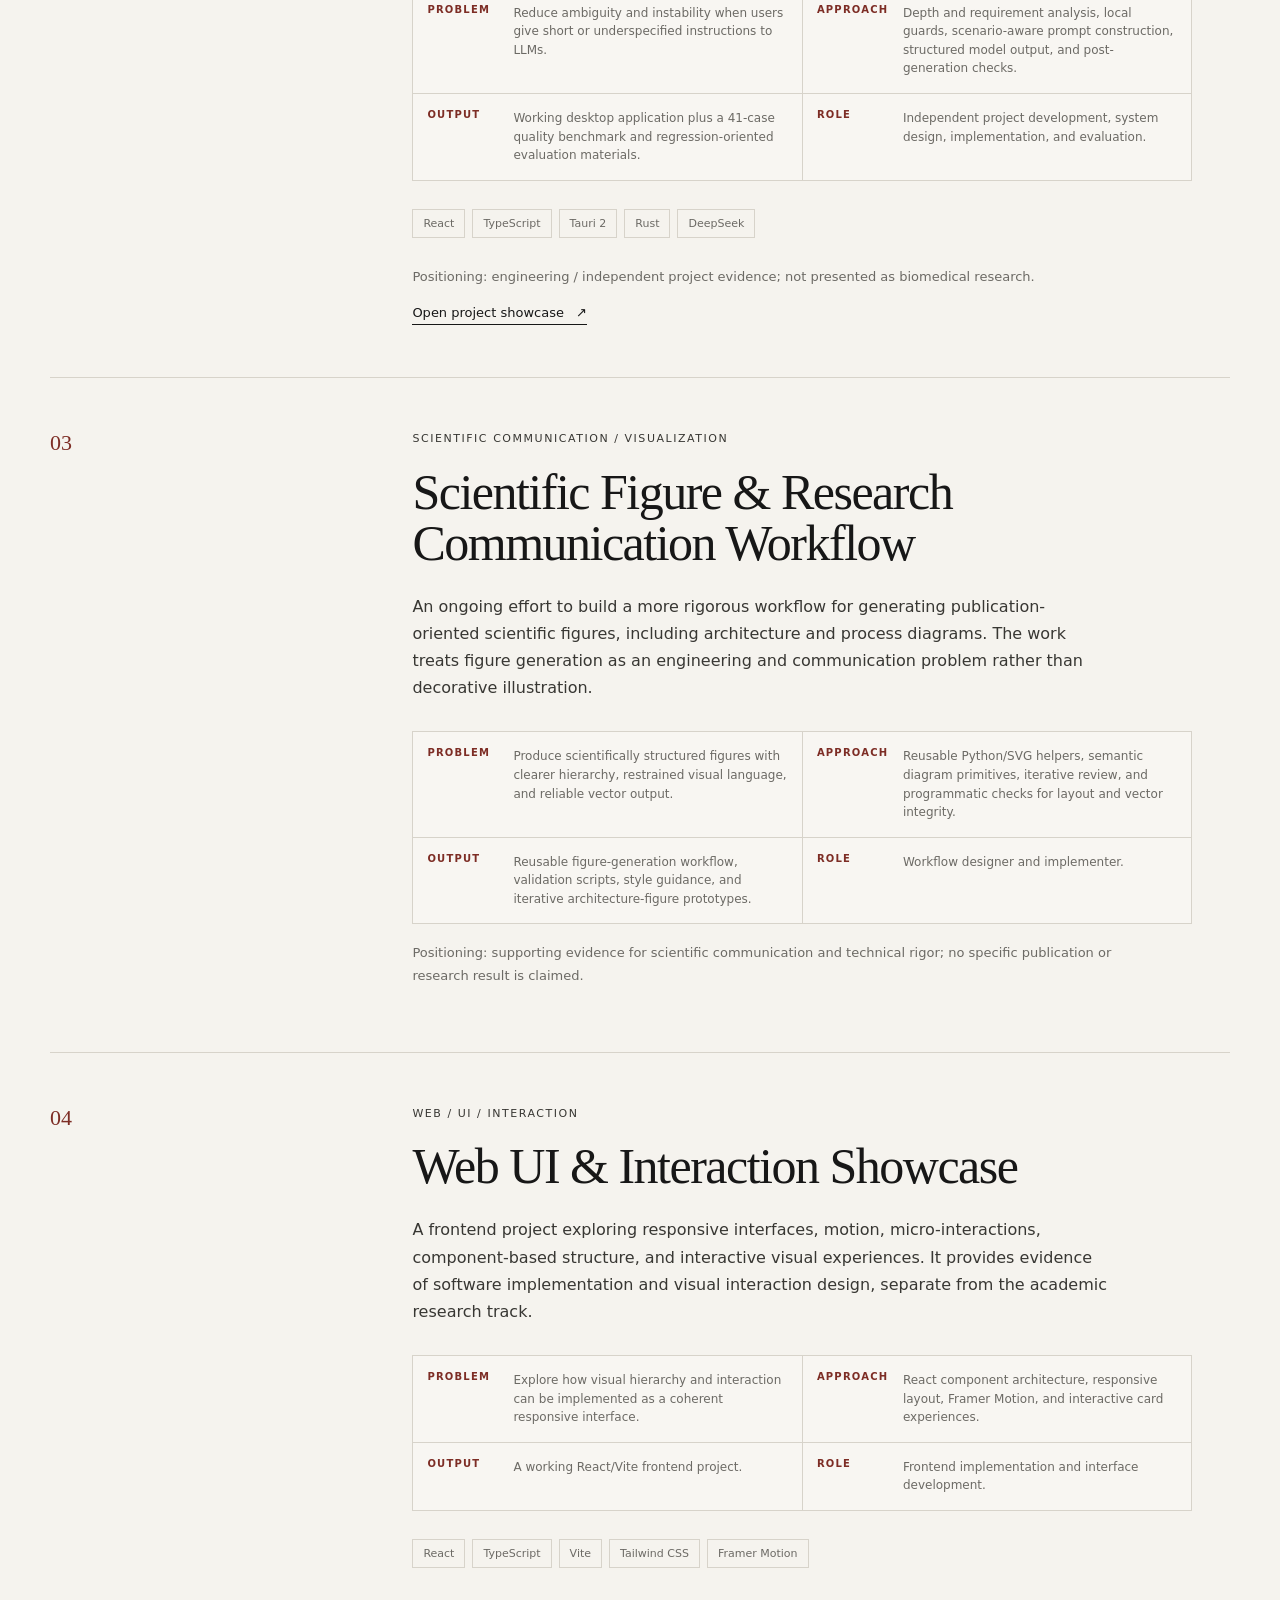
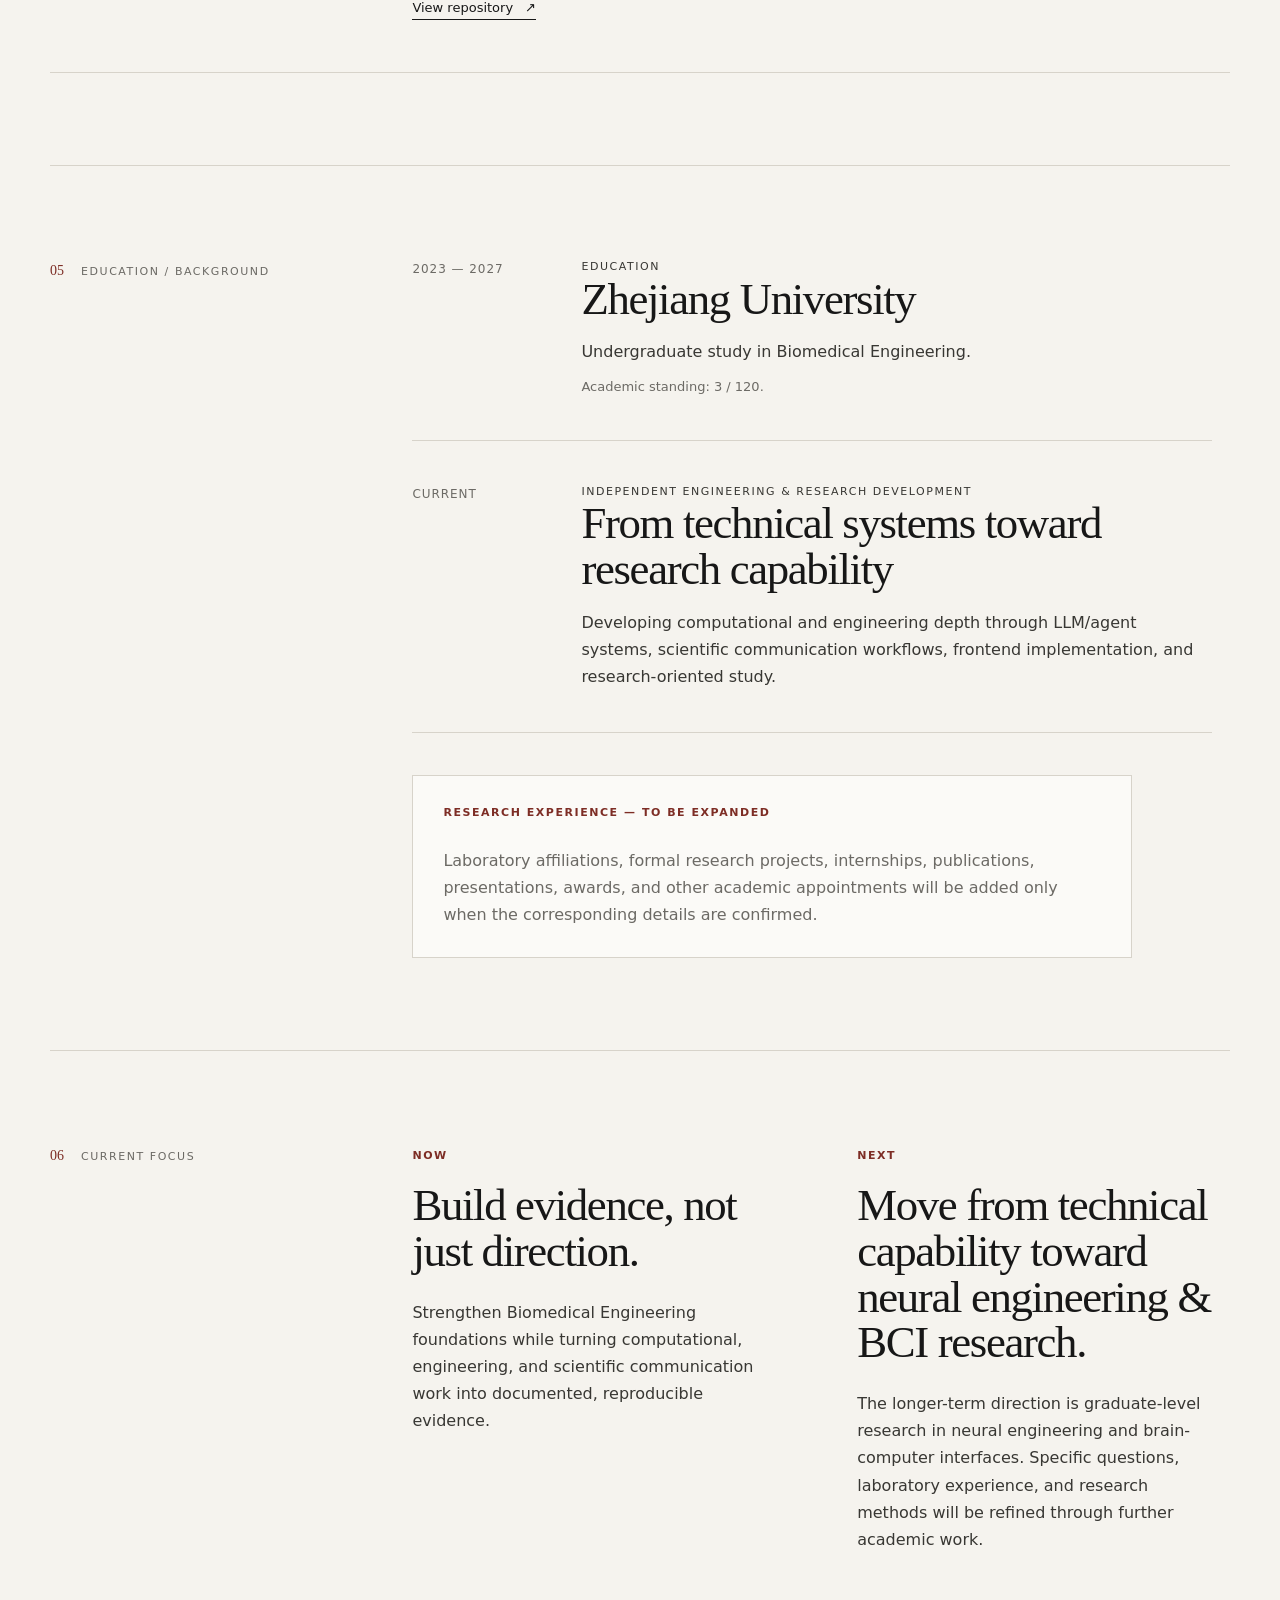
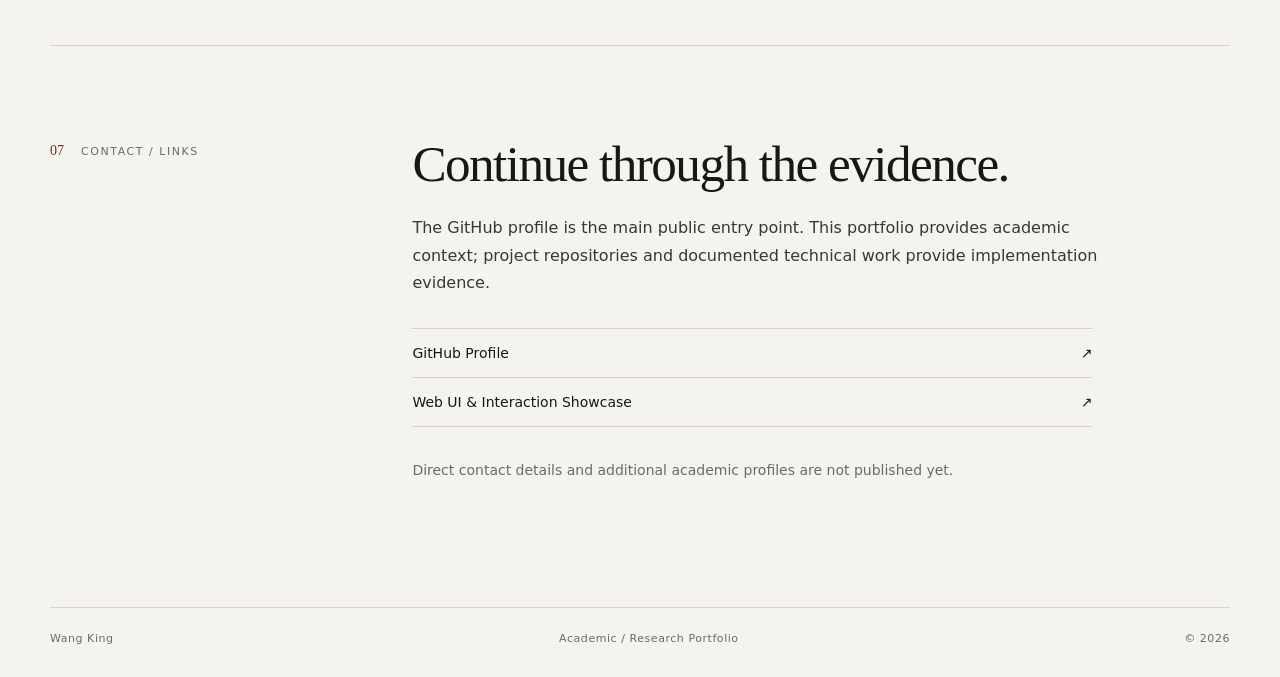
==== commit 4c23888c: "feat: link Prompt Optimizer showcase from portfolio" ====
--- a/index.html
+++ b/index.html
@@ -117,13 +117,14 @@
               <div class="evidence-grid">
                 <div><strong>Problem</strong><span>Reduce ambiguity and instability when users give short or underspecified instructions to LLMs.</span></div>
                 <div><strong>Approach</strong><span>Depth and requirement analysis, local guards, scenario-aware prompt construction, structured model output, and post-generation checks.</span></div>
-                <div><strong>Output</strong><span>Working desktop application plus a 41-case quality benchmark and dedicated de-risk evaluation materials.</span></div>
+                <div><strong>Output</strong><span>Working desktop application plus a 41-case quality benchmark and regression-oriented evaluation materials.</span></div>
                 <div><strong>Role</strong><span>Independent project development, system design, implementation, and evaluation.</span></div>
               </div>
               <div class="tags" aria-label="Technologies">
                 <span>React</span><span>TypeScript</span><span>Tauri 2</span><span>Rust</span><span>DeepSeek</span>
               </div>
               <p class="project-meta">Positioning: engineering / independent project evidence; not presented as biomedical research.</p>
+              <a class="text-link" href="./prompt-optimizer.html">Open project showcase <span>↗</span></a>
             </div>
           </article>
 
@@ -237,4 +238,4 @@
 
     <script src="./script.js"></script>
   </body>
-</html>+</html>
--- a/styles.css
+++ b/styles.css
@@ -50,7 +50,7 @@
 
 .shell { width: min(calc(100% - 48px), var(--max)); margin-inline: auto; }
 .hero { padding: clamp(80px, 13vw, 160px) 0 120px; }
-.eyebrow, .project-type, .status, .section-label, .timeline-type, .focus-label { font-size: 11px; letter-spacing: .14em; text-transform: uppercase; }
+.eyebrow, .project-type, .status, .section-label, .timeline-type, .focus-label, .group-label { font-size: 11px; letter-spacing: .14em; text-transform: uppercase; }
 .eyebrow { color: var(--accent); font-weight: 700; margin: 0 0 42px; }
 .hero-grid { display: grid; grid-template-columns: minmax(0, 1.5fr) minmax(250px, .6fr); gap: 10vw; align-items: end; }
 h1 { margin: 0; max-width: 850px; font-family: Georgia, "Times New Roman", serif; font-size: clamp(64px, 11vw, 150px); line-height: .86; font-weight: 500; letter-spacing: -.055em; }
@@ -86,17 +86,22 @@
 
 .section-heading { display: grid; grid-template-columns: 260px minmax(0, 1fr); gap: 8vw; margin-bottom: 52px; }
 .section-intro { max-width: 560px; margin: 0; color: var(--muted); }
+.evidence-group + .evidence-group { margin-top: 70px; }
+.group-label { margin: 0 0 0; color: var(--accent); font-weight: 700; }
 .project-card { display: grid; grid-template-columns: 260px minmax(0, 1fr); gap: 8vw; padding: 52px 0; border-top: 1px solid var(--line); }
-.project-card:last-child { border-bottom: 1px solid var(--line); }
+.evidence-group .project-card:last-child { border-bottom: 1px solid var(--line); }
 .project-index { font-size: 22px; }
 .project-content { max-width: 780px; }
 .project-type { margin: 0 0 18px; color: var(--muted); }
 .project-content h2 { font-size: clamp(32px, 4vw, 50px); }
 .project-content p { max-width: 700px; color: #383733; }
 .project-meta { margin-top: 18px; color: var(--muted) !important; font-size: 13px; }
-.project-card.subdued { opacity: .82; }
 .tags { display: flex; flex-wrap: wrap; gap: 7px; margin: 28px 0; }
 .tags span { border: 1px solid var(--line); padding: 7px 10px; font-size: 11px; color: var(--muted); }
+.evidence-grid { display: grid; grid-template-columns: repeat(2, minmax(0, 1fr)); margin-top: 30px; border-top: 1px solid var(--line); border-left: 1px solid var(--line); }
+.evidence-grid > div { display: grid; grid-template-columns: 72px minmax(0, 1fr); gap: 14px; padding: 15px 14px; border-right: 1px solid var(--line); border-bottom: 1px solid var(--line); background: rgba(251, 250, 247, .32); }
+.evidence-grid strong { font-size: 10px; letter-spacing: .12em; text-transform: uppercase; color: var(--accent); }
+.evidence-grid span { color: var(--muted); font-size: 12px; line-height: 1.55; }
 .text-link { display: inline-flex; gap: 12px; align-items: center; margin-top: 4px; padding-bottom: 4px; border-bottom: 1px solid var(--ink); text-decoration: none; font-size: 13px; }
 .text-link:hover { color: var(--accent); border-color: var(--accent); }
 .disabled { color: var(--muted); border-color: var(--line); cursor: default; }
@@ -126,6 +131,7 @@
   .interest-card { min-height: auto; border-right: 0; border-bottom: 1px solid var(--line); }
   .interest-card:last-child { border-bottom: 0; }
   .focus-grid { gap: 44px; }
+  .evidence-grid { grid-template-columns: 1fr; }
 }
 
 @media (max-width: 760px) {
